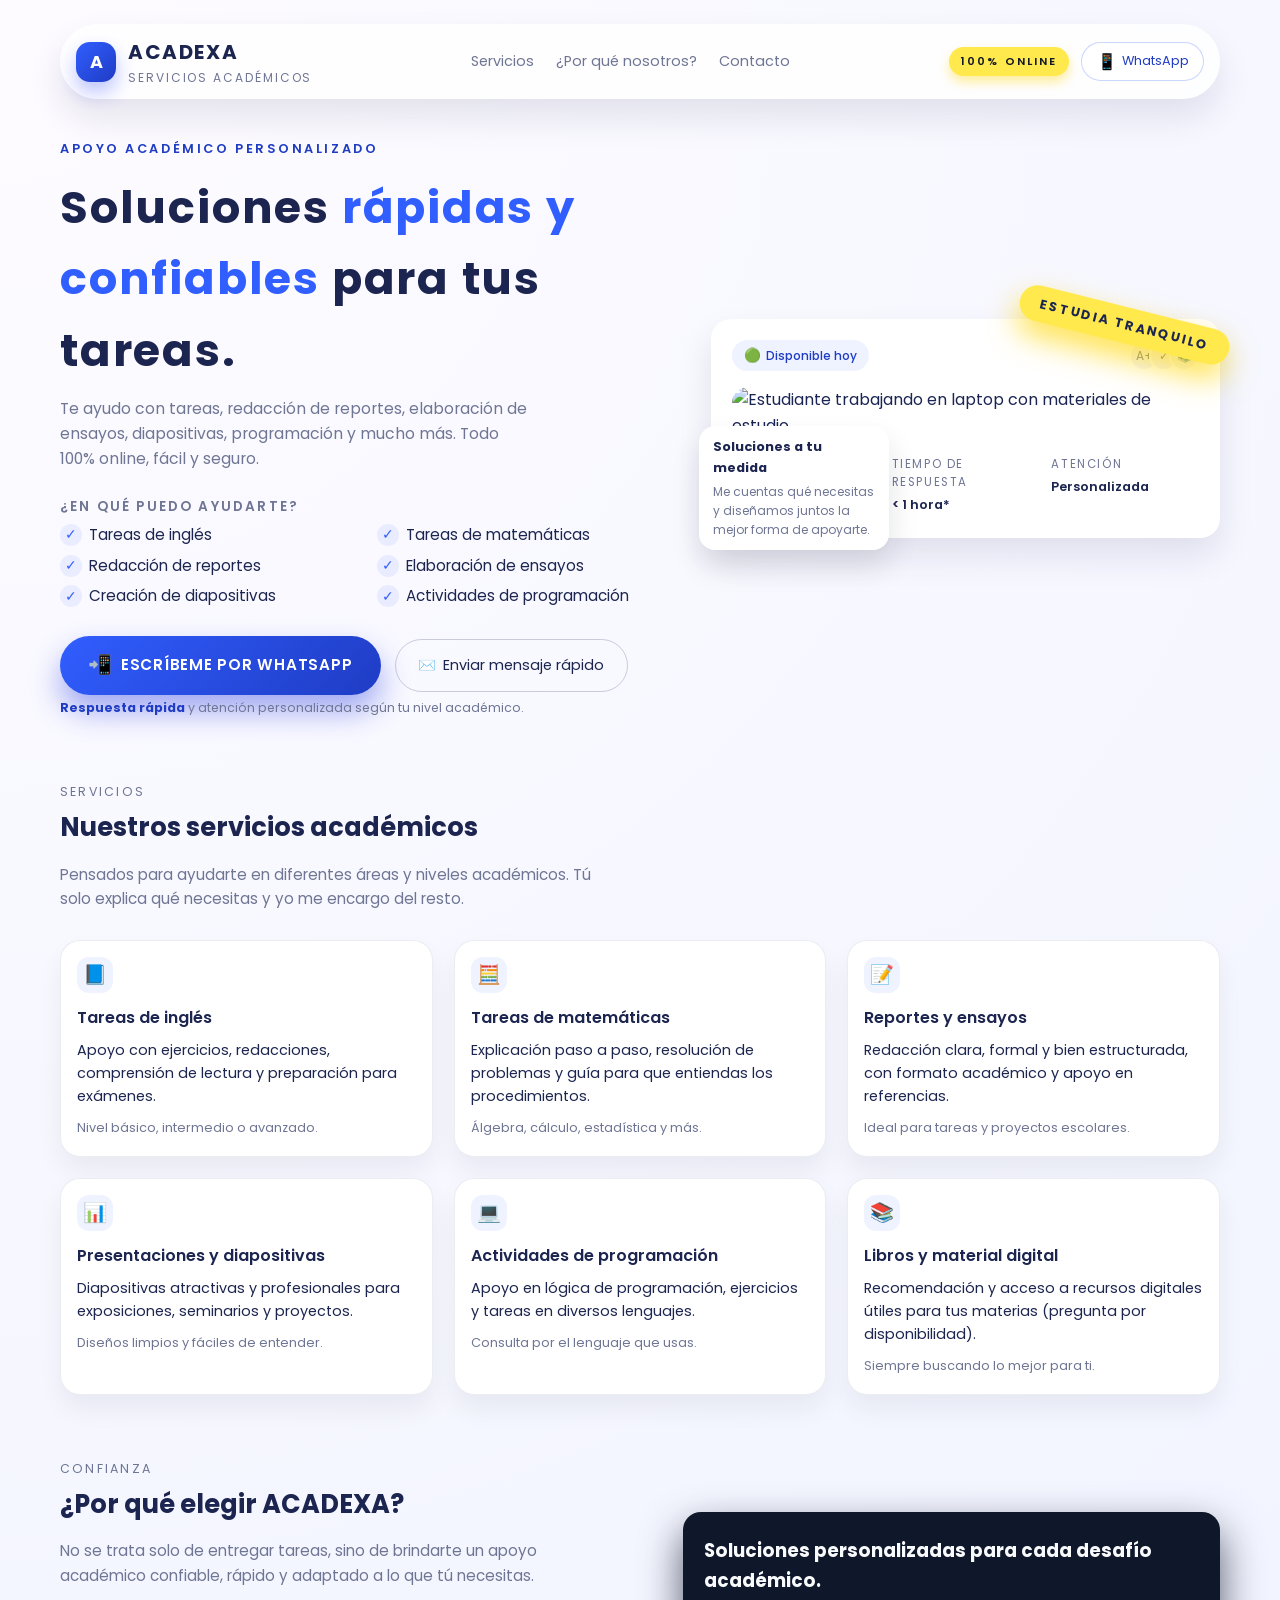
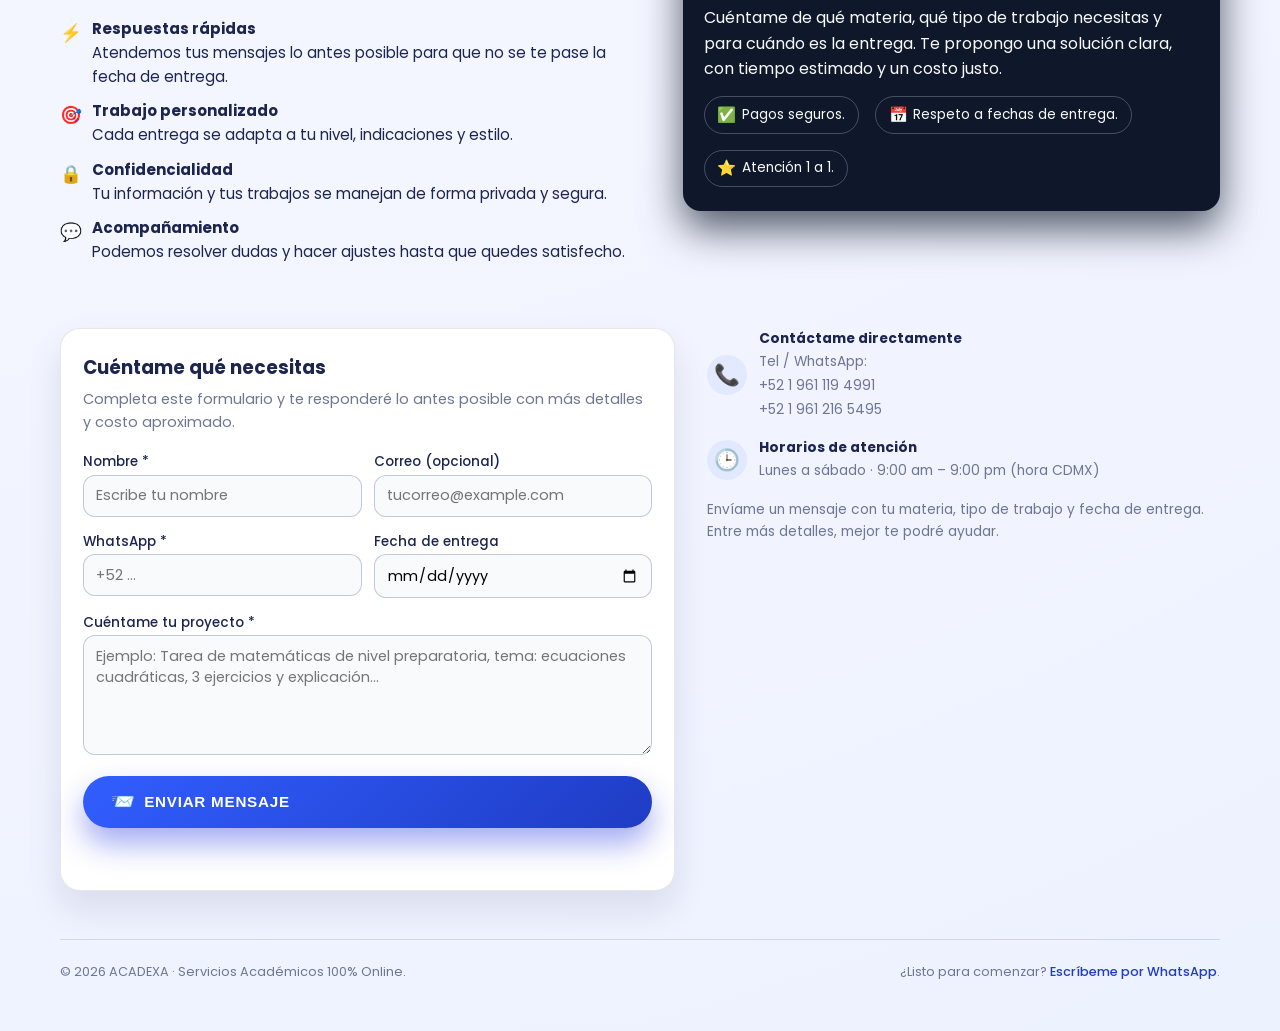
==== index.html @ 3c68892f "Deploy Acadexa to GitHub Pages - Clean commit" ====
<!DOCTYPE html>
<html lang="es">
<head>
  <meta charset="UTF-8" />
  <title>ACADEXA | Servicios Académicos 100% Online - Tareas, Reportes y Ensayos</title>
  <meta name="viewport" content="width=device-width, initial-scale=1.0" />
  <meta name="theme-color" content="#315eff" />
  
  <!-- Meta tags SEO -->
  <meta
    name="description"
    content="Apoyo académico 100% online: tareas, reportes, ensayos, diapositivas, programación y más. Soluciones rápidas, confiables y personalizadas. Respuesta en menos de 1 hora."
  />
  <meta name="keywords" content="tareas, reportes, ensayos, programación, servicios académicos, apoyo escolar, online" />
  <meta name="author" content="ACADEXA" />
  <meta name="robots" content="index, follow, max-snippet:-1, max-image-preview:large, max-video-preview:-1" />
  
  <!-- Open Graph -->
  <meta property="og:type" content="website" />
  <meta property="og:title" content="ACADEXA | Servicios Académicos 100% Online" />
  <meta property="og:description" content="Apoyo académico personalizado: tareas, reportes, ensayos, diapositivas y programación." />
  <meta property="og:url" content="https://acadexa.com/" />
  <meta property="og:image" content="https://acadexa.com/logo%20acadexa.png" />
  <meta property="og:site_name" content="ACADEXA" />
  
  <!-- Twitter Card -->
  <meta name="twitter:card" content="summary_large_image" />
  <meta name="twitter:title" content="ACADEXA | Servicios Académicos 100% Online" />
  <meta name="twitter:description" content="Apoyo académico personalizado: tareas, reportes, ensayos, diapositivas y programación." />
  <meta name="twitter:image" content="https://acadexa.com/logo%20acadexa.png" />

  <!-- Fuente Google -->
  <link
    href="https://fonts.googleapis.com/css2?family=Poppins:wght@300;400;500;600;700&display=swap"
    rel="stylesheet"
  />

  <!-- Estilos -->
  <link rel="stylesheet" href="styles.css" />
</head>
<body>
  <div class="page">
    <!-- HEADER -->
    <header>
      <a href="#inicio" class="logo" aria-label="ACADEXA - Inicio">
        <div class="logo-mark">A</div>
        <div>
          <div class="logo-text-main">ACADEXA</div>
          <div class="logo-text-sub">Servicios Académicos</div>
        </div>
      </a>

      <nav>
        <a href="#servicios">Servicios</a>
        <a href="#beneficios">¿Por qué nosotros?</a>
        <a href="#contacto">Contacto</a>
      </nav>

      <div class="header-cta">
        <div class="badge-online">100% online</div>
        <a
          class="btn-outline-sm"
          href="https://wa.me/5219611194991"
          target="_blank"
          rel="noopener"
        >
          <span>📱</span> WhatsApp
        </a>
      </div>
    </header>

    <!-- HERO -->
    <section class="hero" id="inicio">
      <div>
        <div class="hero-kicker">Apoyo académico personalizado</div>
        <h1 class="hero-title">
          Soluciones <span>rápidas y confiables</span> para tus tareas.
        </h1>
        <p class="hero-subtitle">
          Te ayudo con tareas, redacción de reportes, elaboración de ensayos,
          diapositivas, programación y mucho más. Todo 100% online, fácil y
          seguro.
        </p>

        <div class="hero-list-title">¿En qué puedo ayudarte?</div>
        <ul class="hero-list">
          <li><span>✓</span>Tareas de inglés</li>
          <li><span>✓</span>Tareas de matemáticas</li>
          <li><span>✓</span>Redacción de reportes</li>
          <li><span>✓</span>Elaboración de ensayos</li>
          <li><span>✓</span>Creación de diapositivas</li>
          <li><span>✓</span>Actividades de programación</li>
        </ul>

        <div class="hero-cta-row">
          <a
            href="https://wa.me/5219611194991?text=Hola%2C%20me%20interesa%20informaci%C3%B3n%20sobre%20los%20servicios%20acad%C3%A9micos."
            class="btn-primary"
            target="_blank"
            rel="noopener"
          >
            <span class="icon">📲</span>
            Escríbeme por WhatsApp
          </a>

        <a href="#contacto" class="btn-ghost">
          <span>✉️</span> Enviar mensaje rápido
        </a>
      </div>

      <p class="hero-mini-note">
        <strong>Respuesta rápida</strong> y atención personalizada según tu
        nivel académico.
      </p>
    </div>

    <div class="hero-visual" aria-hidden="true">
      <div class="hero-card">
        <div class="hero-card-header">
          <div class="hero-status-pill">
            <span>🟢</span> Disponible hoy
          </div>
          <div class="hero-avatar-group">
            <div class="hero-avatar">A+</div>
            <div class="hero-avatar">✓</div>
            <div class="hero-avatar">📚</div>
          </div>
        </div>

        <div class="hero-illustration">
          <img
            src="https://images.pexels.com/photos/4144222/pexels-photo-4144222.jpeg?auto=compress&cs=tinysrgb&w=800"
            alt="Estudiante trabajando en laptop con materiales de estudio"
          />
        </div>

        <div class="hero-card-footer">
          <div>
            <div class="hero-metric-label">Modalidad</div>
            <div class="hero-metric-value">100% Online</div>
          </div>
          <div>
            <div class="hero-metric-label">Tiempo de respuesta</div>
            <div class="hero-metric-value">&lt; 1 hora*</div>
          </div>
          <div>
            <div class="hero-metric-label">Atención</div>
            <div class="hero-metric-value">Personalizada</div>
          </div>
        </div>
      </div>

      <div class="floating-tag">Estudia tranquilo</div>

      <div class="floating-note">
        <strong>Soluciones a tu medida</strong>
        <span>
          Me cuentas qué necesitas y diseñamos juntos la mejor forma de
          apoyarte.
        </span>
      </div>
    </div>
  </section>

  <!-- SERVICIOS -->
  <section id="servicios">
    <div class="section-label">Servicios</div>
    <h2 class="section-title">Nuestros servicios académicos</h2>
    <p class="section-description">
      Pensados para ayudarte en diferentes áreas y niveles académicos. Tú
      solo explica qué necesitas y yo me encargo del resto.
    </p>

    <div class="services-grid">
      <article class="service-card">
        <div class="service-icon">📘</div>
        <h3 class="service-title">Tareas de inglés</h3>
        <p>
          Apoyo con ejercicios, redacciones, comprensión de lectura y
          preparación para exámenes.
        </p>
        <p class="service-note">Nivel básico, intermedio o avanzado.</p>
      </article>

      <article class="service-card">
        <div class="service-icon">🧮</div>
        <h3 class="service-title">Tareas de matemáticas</h3>
        <p>
          Explicación paso a paso, resolución de problemas y guía para que
          entiendas los procedimientos.
        </p>
        <p class="service-note">Álgebra, cálculo, estadística y más.</p>
      </article>

      <article class="service-card">
        <div class="service-icon">📝</div>
        <h3 class="service-title">Reportes y ensayos</h3>
        <p>
          Redacción clara, formal y bien estructurada, con formato académico y
          apoyo en referencias.
        </p>
        <p class="service-note">Ideal para tareas y proyectos escolares.</p>
      </article>

      <article class="service-card">
        <div class="service-icon">📊</div>
        <h3 class="service-title">Presentaciones y diapositivas</h3>
        <p>
          Diapositivas atractivas y profesionales para exposiciones,
          seminarios y proyectos.
        </p>
        <p class="service-note">Diseños limpios y fáciles de entender.</p>
      </article>

      <article class="service-card">
        <div class="service-icon">💻</div>
        <h3 class="service-title">Actividades de programación</h3>
        <p>
          Apoyo en lógica de programación, ejercicios y tareas en diversos
          lenguajes.
        </p>
        <p class="service-note">Consulta por el lenguaje que usas.</p>
      </article>

      <article class="service-card">
        <div class="service-icon">📚</div>
        <h3 class="service-title">Libros y material digital</h3>
        <p>
          Recomendación y acceso a recursos digitales útiles para tus materias
          (pregunta por disponibilidad).
        </p>
        <p class="service-note">Siempre buscando lo mejor para ti.</p>
      </article>
    </div>
  </section>

  <!-- BENEFICIOS / CONFIANZA -->
  <section id="beneficios">
    <div class="benefits">
      <div>
        <div class="section-label">Confianza</div>
        <h2 class="section-title">¿Por qué elegir ACADEXA?</h2>
        <p class="section-description">
          No se trata solo de entregar tareas, sino de brindarte un apoyo
          académico confiable, rápido y adaptado a lo que tú necesitas.
        </p>

        <ul class="benefits-list">
          <li>
            <span>⚡</span>
            <div>
              <strong>Respuestas rápidas</strong><br />
              Atendemos tus mensajes lo antes posible para que no se te pase
              la fecha de entrega.
            </div>
          </li>
          <li>
            <span>🎯</span>
            <div>
              <strong>Trabajo personalizado</strong><br />
              Cada entrega se adapta a tu nivel, indicaciones y estilo.
            </div>
          </li>
          <li>
            <span>🔒</span>
            <div>
              <strong>Confidencialidad</strong><br />
              Tu información y tus trabajos se manejan de forma privada y
              segura.
            </div>
          </li>
          <li>
            <span>💬</span>
            <div>
              <strong>Acompañamiento</strong><br />
              Podemos resolver dudas y hacer ajustes hasta que quedes
              satisfecho.
            </div>
          </li>
        </ul>
      </div>

      <aside class="confidence-card">
        <h3>Soluciones personalizadas para cada desafío académico.</h3>
        <p>
          Cuéntame de qué materia, qué tipo de trabajo necesitas y para cuándo
          es la entrega. Te propongo una solución clara, con tiempo estimado y
          un costo justo.
        </p>

        <div class="confidence-row">
          <div class="confidence-pill">
            <span>✅</span> Pagos seguros.
          </div>
          <div class="confidence-pill">
            <span>📅</span> Respeto a fechas de entrega.
          </div>
          <div class="confidence-pill">
            <span>⭐</span> Atención 1 a 1.
          </div>
        </div>
      </aside>
    </div>
  </section>

  <!-- CONTACTO -->
  <section id="contacto">
    <div class="contact">
      <div class="contact-card">
        <h3>Cuéntame qué necesitas</h3>
        <p>
          Completa este formulario y te responderé lo antes posible con más
          detalles y costo aproximado.
        </p>

        <form id="contactForm" action="https://formspree.io/f/mjkjolrn" method="POST">
          <div class="form-row-inline">
            <div>
              <label for="nombre">Nombre *</label>
              <input
                type="text"
                id="nombre"
                name="nombre"
                placeholder="Escribe tu nombre"
                required
              />
            </div>
            <div>
              <label for="correo">Correo (opcional)</label>
              <input
                type="email"
                id="correo"
                name="email"
                placeholder="tucorreo@example.com"
              />
            </div>
          </div>

          <div class="form-row-inline">
            <div>
              <label for="whatsapp">WhatsApp *</label>
              <input
                type="tel"
                id="whatsapp"
                name="whatsapp"
                placeholder="+52 ..."
                required
              />
            </div>
            <div>
              <label for="fecha">Fecha de entrega</label>
              <input type="date" id="fecha" name="fecha" />
            </div>
          </div>

          <div>
            <label for="detalle">Cuéntame tu proyecto *</label>
            <textarea
              id="detalle"
              name="detalle"
              placeholder="Ejemplo: Tarea de matemáticas de nivel preparatoria, tema: ecuaciones cuadráticas, 3 ejercicios y explicación..."
              required
            ></textarea>
          </div>

          <button type="submit" class="btn-primary">
            <span class="icon">📨</span> Enviar mensaje
          </button>

          <p class="form-footnote" id="formStatus"></p>
        </form>
      </div>

      <div class="contact-info-block">
        <div class="contact-info-row">
          <div class="contact-icon-circle">📞</div>
          <div>
            <strong>Contáctame directamente</strong>
            <span>
              Tel / WhatsApp:<br />
              <a href="tel:+5219611194991">+52 1 961 119 4991</a><br />
              <a href="tel:+5219612165495">+52 1 961 216 5495</a>
            </span>
          </div>
        </div>

        <div class="contact-info-row">
          <div class="contact-icon-circle">🕒</div>
          <div>
            <strong>Horarios de atención</strong>
            <span>Lunes a sábado · 9:00 am – 9:00 pm (hora CDMX)</span>
          </div>
        </div>

        <p class="contact-info-note">
          Envíame un mensaje con tu materia, tipo de trabajo y fecha de
          entrega. Entre más detalles, mejor te podré ayudar.
        </p>
      </div>
    </div>
  </section>

  <!-- FOOTER -->
  <footer>
    <span>© <span id="year"></span> ACADEXA · Servicios Académicos 100% Online.</span>
    <span>
      ¿Listo para comenzar?
      <a
        href="https://wa.me/5219611194991?text=Hola%2C%20quiero%20informes%20sobre%20apoyo%20acad%C3%A9mico."
        target="_blank"
        rel="noopener"
        >Escríbeme por WhatsApp</a
      >.
    </span>
  </footer>
</div>

<!-- JS -->
<script src="main.js"></script>
</body>
</html>
---- styles.css ----
:root {
  --primary: #315eff;
  --primary-dark: #1f3cc4;
  --accent: #ffe94d;
  --bg: #f3f6ff;
  --text: #1c2550;
  --muted: #6f7694;
  --radius-lg: 20px;
  --shadow-soft: 0 18px 35px rgba(16, 24, 64, 0.1);
}

* {
  box-sizing: border-box;
  margin: 0;
  padding: 0;
}

html {
  scroll-behavior: smooth;
}

body {
  font-family: "Poppins", sans-serif;
  background: radial-gradient(circle at top left, #fdfbff, #edf2ff);
  color: var(--text);
  line-height: 1.6;
}

a {
  text-decoration: none;
  color: inherit;
}

img {
  max-width: 100%;
  display: block;
}

/* Animaciones */
@keyframes fadeInUp {
  from {
    opacity: 0;
    transform: translateY(20px);
  }
  to {
    opacity: 1;
    transform: translateY(0);
  }
}

@keyframes slideInLeft {
  from {
    opacity: 0;
    transform: translateX(-30px);
  }
  to {
    opacity: 1;
    transform: translateX(0);
  }
}

/* Layout general */

.page {
  max-width: 1200px;
  margin: 0 auto;
  padding: 1.5rem 1.25rem 3rem;
}

header {
  display: flex;
  align-items: center;
  justify-content: space-between;
  gap: 1.5rem;
  padding: 0.75rem 1rem;
  border-radius: 999px;
  background: rgba(255, 255, 255, 0.8);
  -webkit-backdrop-filter: blur(10px);
  backdrop-filter: blur(10px);
  box-shadow: var(--shadow-soft);
  position: sticky;
  top: 0.75rem;
  z-index: 40;
}

.logo {
  display: flex;
  align-items: center;
  gap: 0.75rem;
}

.logo-mark {
  width: 40px;
  height: 40px;
  border-radius: 14px;
  background: linear-gradient(135deg, var(--primary), var(--primary-dark));
  display: flex;
  align-items: center;
  justify-content: center;
  color: #fff;
  font-weight: 700;
  font-size: 1.1rem;
  box-shadow: 0 10px 20px rgba(28, 54, 255, 0.3);
}

.logo-text-main {
  font-weight: 700;
  font-size: 1.25rem;
  letter-spacing: 0.08em;
}

.logo-text-sub {
  font-size: 0.75rem;
  color: var(--muted);
  text-transform: uppercase;
  letter-spacing: 0.16em;
}

nav {
  display: flex;
  gap: 1.4rem;
  font-size: 0.9rem;
  color: var(--muted);
}

nav a {
  position: relative;
  transition: color 0.3s ease;
}

nav a:hover {
  color: var(--primary);
}

nav a.active {
  color: var(--primary);
  font-weight: 600;
}

nav a.active::after {
  content: "";
  position: absolute;
  bottom: -8px;
  left: 0;
  width: 100%;
  height: 2px;
  background: var(--primary);
  border-radius: 1px;
}

.header-cta {
  display: flex;
  gap: 0.75rem;
  align-items: center;
}

.badge-online {
  font-size: 0.7rem;
  text-transform: uppercase;
  letter-spacing: 0.18em;
  padding: 0.35rem 0.8rem;
  border-radius: 999px;
  background: var(--accent);
  color: #111827;
  font-weight: 600;
  box-shadow: 0 6px 12px rgba(255, 213, 0, 0.4);
}

.btn-outline-sm {
  border-radius: 999px;
  border: 1px solid rgba(49, 94, 255, 0.25);
  padding: 0.35rem 0.9rem;
  font-size: 0.8rem;
  display: inline-flex;
  align-items: center;
  gap: 0.3rem;
  color: var(--primary-dark);
  background: rgba(255, 255, 255, 0.9);
}

.btn-outline-sm span {
  font-size: 1rem;
}

/* Hero */

.hero {
  display: grid;
  grid-template-columns: minmax(0, 1.2fr) minmax(0, 1fr);
  gap: 2.5rem;
  margin-top: 2.5rem;
  align-items: center;
}

.hero-kicker {
  font-size: 0.8rem;
  color: var(--primary-dark);
  letter-spacing: 0.2em;
  text-transform: uppercase;
  margin-bottom: 0.75rem;
  font-weight: 600;
}

.hero-title {
  font-size: clamp(2.1rem, 4vw, 2.8rem);
  font-weight: 700;
  letter-spacing: 0.04em;
  margin-bottom: 0.6rem;
}

.hero-title span {
  color: var(--primary);
}

.hero-subtitle {
  font-size: 0.98rem;
  color: var(--muted);
  max-width: 470px;
  margin-bottom: 1.5rem;
}

.hero-list-title {
  font-size: 0.85rem;
  font-weight: 600;
  text-transform: uppercase;
  letter-spacing: 0.16em;
  color: var(--muted);
  margin-bottom: 0.35rem;
}

.hero-list {
  list-style: none;
  display: grid;
  grid-template-columns: repeat(2, minmax(0, 1fr));
  gap: 0.4rem 1.4rem;
  margin-bottom: 1.7rem;
  font-size: 0.95rem;
}

.hero-list li {
  display: flex;
  align-items: center;
  gap: 0.45rem;
}

.hero-list li span {
  font-size: 0.85rem;
  color: var(--primary);
  background: rgba(49, 94, 255, 0.08);
  width: 22px;
  height: 22px;
  border-radius: 999px;
  display: inline-flex;
  align-items: center;
  justify-content: center;
}

.hero-cta-row {
  display: flex;
  flex-wrap: wrap;
  gap: 0.9rem;
  align-items: center;
}

.btn-primary {
  border: none;
  border-radius: 999px;
  padding: 0.9rem 1.75rem;
  font-size: 0.95rem;
  font-weight: 600;
  letter-spacing: 0.05em;
  text-transform: uppercase;
  background: linear-gradient(135deg, var(--primary), var(--primary-dark));
  color: #fff;
  box-shadow: 0 16px 30px rgba(27, 47, 222, 0.4);
  display: inline-flex;
  gap: 0.5rem;
  align-items: center;
  cursor: pointer;
  transition: all 0.3s ease;
}

.btn-primary:hover {
  transform: translateY(-2px);
  box-shadow: 0 20px 40px rgba(27, 47, 222, 0.5);
}

.btn-primary:active {
  transform: translateY(0);
  box-shadow: 0 10px 20px rgba(27, 47, 222, 0.3);
}

.btn-primary span.icon {
  font-size: 1.2rem;
}

.btn-ghost {
  border-radius: 999px;
  padding: 0.85rem 1.4rem;
  font-size: 0.9rem;
  background: transparent;
  border: 1px solid rgba(111, 118, 148, 0.35);
  color: var(--text);
  display: inline-flex;
  align-items: center;
  gap: 0.45rem;
  cursor: pointer;
  transition: all 0.3s ease;
}

.btn-ghost:hover {
  background: rgba(49, 94, 255, 0.05);
  border-color: var(--primary);
  color: var(--primary);
}

.btn-ghost:active {
  background: rgba(49, 94, 255, 0.1);
}

.hero-mini-note {
  font-size: 0.78rem;
  color: var(--muted);
  margin-top: 0.2rem;
}

.hero-mini-note strong {
  color: var(--primary-dark);
}

/* Hero visual */

.hero-visual {
  position: relative;
}

.hero-card {
  border-radius: var(--radius-lg);
  background: #ffffff;
  padding: 1.3rem 1.3rem 1.4rem;
  box-shadow: var(--shadow-soft);
  position: relative;
  overflow: hidden;
}

.hero-card-header {
  display: flex;
  justify-content: space-between;
  align-items: center;
  margin-bottom: 1rem;
}

.hero-status-pill {
  font-size: 0.75rem;
  padding: 0.3rem 0.75rem;
  border-radius: 999px;
  background: rgba(49, 94, 255, 0.08);
  color: var(--primary-dark);
  font-weight: 500;
  display: inline-flex;
  align-items: center;
  gap: 0.35rem;
}

.hero-status-pill span {
  font-size: 0.85rem;
}

.hero-avatar-group {
  display: flex;
  align-items: center;
}

.hero-avatar {
  width: 30px;
  height: 30px;
  border-radius: 999px;
  border: 2px solid #fff;
  overflow: hidden;
  margin-left: -10px;
  background: #f3f4ff;
  display: flex;
  align-items: center;
  justify-content: center;
  font-size: 0.75rem;
  color: var(--muted);
}

.hero-avatar:first-child {
  margin-left: 0;
}

.hero-illustration {
  border-radius: 16px;
  overflow: hidden;
  margin-bottom: 1rem;
  max-height: 190px;
}

.hero-illustration img {
  width: 100%;
  height: 100%;
  object-fit: cover;
  filter: saturate(1.1);
}

.hero-card-footer {
  display: grid;
  grid-template-columns: repeat(3, minmax(0, 1fr));
  gap: 0.75rem;
  font-size: 0.8rem;
}

.hero-metric-label {
  color: var(--muted);
  font-size: 0.72rem;
  text-transform: uppercase;
  letter-spacing: 0.14em;
  margin-bottom: 0.25rem;
}

.hero-metric-value {
  font-weight: 600;
}

.floating-tag {
  position: absolute;
  right: -12px;
  top: -12px;
  background: var(--accent);
  padding: 0.5rem 1.3rem;
  border-radius: 999px;
  transform: rotate(14deg);
  font-size: 0.8rem;
  font-weight: 700;
  letter-spacing: 0.16em;
  text-transform: uppercase;
  box-shadow: 0 14px 30px rgba(255, 213, 0, 0.7);
}

.floating-note {
  position: absolute;
  left: -12px;
  bottom: -12px;
  border-radius: 16px;
  background: #ffffff;
  padding: 0.7rem 0.9rem;
  font-size: 0.75rem;
  width: 190px;
  box-shadow: 0 16px 30px rgba(17, 24, 39, 0.12);
}

.floating-note strong {
  display: block;
  font-size: 0.8rem;
  margin-bottom: 0.2rem;
}

.floating-note span {
  color: var(--muted);
}

/* Sección servicios */

section {
  margin-top: 4rem;
}

.section-label {
  font-size: 0.78rem;
  text-transform: uppercase;
  letter-spacing: 0.18em;
  color: var(--muted);
  margin-bottom: 0.3rem;
}

.section-title {
  font-size: 1.6rem;
  margin-bottom: 0.9rem;
}

.section-description {
  font-size: 0.95rem;
  color: var(--muted);
  max-width: 540px;
  margin-bottom: 1.8rem;
}

.services-grid {
  display: grid;
  grid-template-columns: repeat(3, minmax(0, 1fr));
  gap: 1.3rem;
}

.service-card {
  background: #fff;
  border-radius: var(--radius-lg);
  padding: 1rem 1rem 1.1rem;
  box-shadow: 0 14px 26px rgba(15, 23, 42, 0.06);
  border: 1px solid rgba(148, 163, 184, 0.2);
  display: flex;
  flex-direction: column;
  gap: 0.5rem;
  font-size: 0.9rem;
  transition: all 0.3s ease;
  cursor: pointer;
}

.service-card:hover {
  transform: translateY(-4px);
  box-shadow: 0 20px 40px rgba(15, 23, 42, 0.12);
  border-color: rgba(49, 94, 255, 0.3);
}

.service-icon {
  width: 36px;
  height: 36px;
  border-radius: 12px;
  background: rgba(49, 94, 255, 0.08);
  display: flex;
  align-items: center;
  justify-content: center;
  font-size: 1.2rem;
  margin-bottom: 0.25rem;
}

.service-title {
  font-weight: 600;
  font-size: 1rem;
}

.service-note {
  font-size: 0.8rem;
  color: var(--muted);
  margin-top: 0.15rem;
}

/* Beneficios */

.benefits {
  display: grid;
  grid-template-columns: minmax(0, 1.1fr) minmax(0, 1fr);
  gap: 2rem;
  align-items: center;
}

.benefits-list {
  list-style: none;
  display: grid;
  gap: 0.65rem;
  margin-top: 0.25rem;
}

.benefits-list li {
  display: flex;
  gap: 0.6rem;
  align-items: flex-start;
  font-size: 0.94rem;
}

.benefits-list li span {
  margin-top: 0.12rem;
  font-size: 1.1rem;
}

.confidence-card {
  background: #0f172a;
  color: #f9fafb;
  border-radius: 18px;
  padding: 1.5rem 1.3rem;
  box-shadow: 0 18px 40px rgba(15, 23, 42, 0.7);
}

.confidence-card h3 {
  margin-bottom: 0.6rem;
  font-size: 1.15rem;
}

.confidence-row {
  display: flex;
  flex-wrap: wrap;
  gap: 1rem;
  font-size: 0.85rem;
  margin-top: 0.9rem;
}

.confidence-pill {
  padding: 0.35rem 0.8rem;
  border-radius: 999px;
  border: 1px solid rgba(148, 163, 184, 0.4);
  display: inline-flex;
  align-items: center;
  gap: 0.35rem;
}

.confidence-pill span {
  font-size: 0.95rem;
}

/* Contacto */

.contact {
  display: grid;
  grid-template-columns: minmax(0, 1.2fr) minmax(0, 1fr);
  gap: 2rem;
  align-items: flex-start;
}

.contact-card {
  background: #ffffff;
  border-radius: var(--radius-lg);
  padding: 1.5rem 1.4rem 1.6rem;
  box-shadow: var(--shadow-soft);
  border: 1px solid rgba(148, 163, 184, 0.25);
}

.contact-card h3 {
  font-size: 1.15rem;
  margin-bottom: 0.3rem;
}

.contact-card p {
  font-size: 0.9rem;
  color: var(--muted);
  margin-bottom: 1.1rem;
}

form {
  display: grid;
  gap: 0.85rem;
  font-size: 0.9rem;
}

label {
  font-weight: 500;
  font-size: 0.84rem;
  margin-bottom: 0.12rem;
  display: block;
}

input,
textarea {
  width: 100%;
  border-radius: 12px;
  border: 1px solid rgba(148, 163, 184, 0.55);
  padding: 0.6rem 0.75rem;
  font-family: inherit;
  font-size: 0.9rem;
  outline: none;
  transition: border-color 0.2s, box-shadow 0.2s, background 0.2s;
  background: #f9fafb;
}

input:focus,
textarea:focus {
  border-color: var(--primary);
  box-shadow: 0 0 0 3px rgba(59, 130, 246, 0.25);
  background: #ffffff;
}

input:invalid:not(:placeholder-shown),
textarea:invalid:not(:placeholder-shown) {
  border-color: #ef4444;
  background: rgba(239, 68, 68, 0.05);
}

textarea {
  resize: vertical;
  min-height: 120px;
}

.form-row-inline {
  display: grid;
  grid-template-columns: repeat(2, minmax(0, 1fr));
  gap: 0.75rem;
}

.form-footnote {
  font-size: 0.75rem;
  color: var(--muted);
  margin-top: 0.35rem;
}

.contact-info-block {
  display: grid;
  gap: 1rem;
  font-size: 0.92rem;
}

.contact-info-row {
  display: flex;
  gap: 0.75rem;
  align-items: center;
}

.contact-icon-circle {
  width: 40px;
  height: 40px;
  border-radius: 999px;
  background: rgba(49, 94, 255, 0.08);
  display: flex;
  align-items: center;
  justify-content: center;
  font-size: 1.3rem;
}

.contact-info-row div strong {
  display: block;
  font-size: 0.86rem;
}

.contact-info-row div span {
  font-size: 0.86rem;
  color: var(--muted);
}

.contact-pill {
  font-size: 0.8rem;
  padding: 0.35rem 0.75rem;
  border-radius: 999px;
  background: rgba(34, 197, 94, 0.08);
  color: #15803d;
  display: inline-flex;
  gap: 0.35rem;
  align-items: center;
}

.contact-info-note {
  font-size: 0.86rem;
  color: var(--muted);
}

/* Footer */

footer {
  margin-top: 3rem;
  padding-top: 1.4rem;
  border-top: 1px solid rgba(148, 163, 184, 0.35);
  font-size: 0.8rem;
  color: var(--muted);
  display: flex;
  flex-wrap: wrap;
  gap: 0.75rem;
  justify-content: space-between;
  align-items: center;
}

footer a {
  color: var(--primary-dark);
  font-weight: 500;
}

/* Responsivo */

@media (max-width: 960px) {
  header {
    gap: 0.8rem;
  }

  nav {
    display: none;
  }

  .hero {
    grid-template-columns: minmax(0, 1fr);
  }

  .hero-visual {
    order: -1;
  }

  .benefits,
  .contact {
    grid-template-columns: minmax(0, 1fr);
  }

  .floating-tag,
  .floating-note {
    display: none;
  }
}

@media (max-width: 768px) {
  .services-grid {
    grid-template-columns: repeat(2, minmax(0, 1fr));
  }

  header {
    padding-inline: 0.9rem;
  }

  .page {
    padding-inline: 1rem;
  }
}

@media (max-width: 600px) {
  .services-grid {
    grid-template-columns: minmax(0, 1fr);
  }

  .hero-list {
    grid-template-columns: minmax(0, 1fr);
  }

  .form-row-inline {
    grid-template-columns: minmax(0, 1fr);
  }

  .hero-cta-row {
    flex-direction: column;
    align-items: stretch;
  }

  .btn-primary,
  .btn-ghost {
    width: 100%;
    justify-content: center;
  }
}
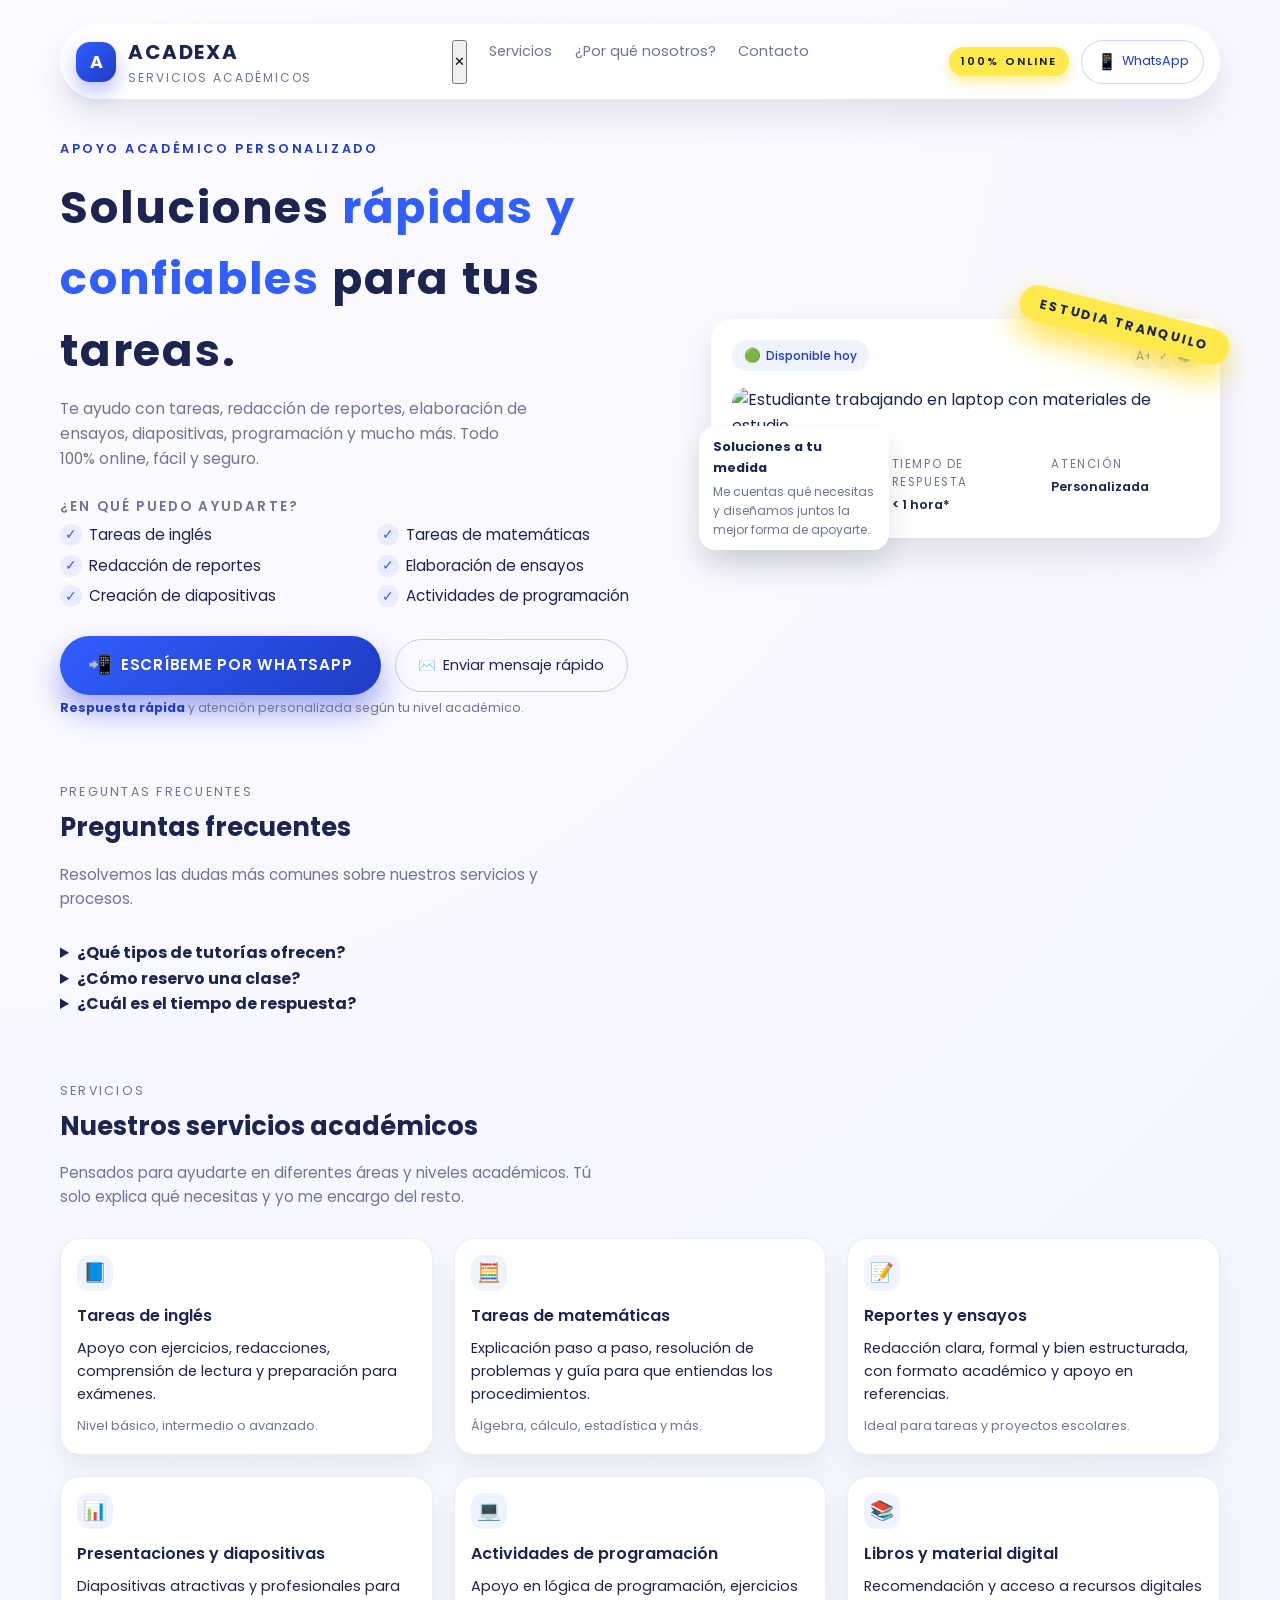
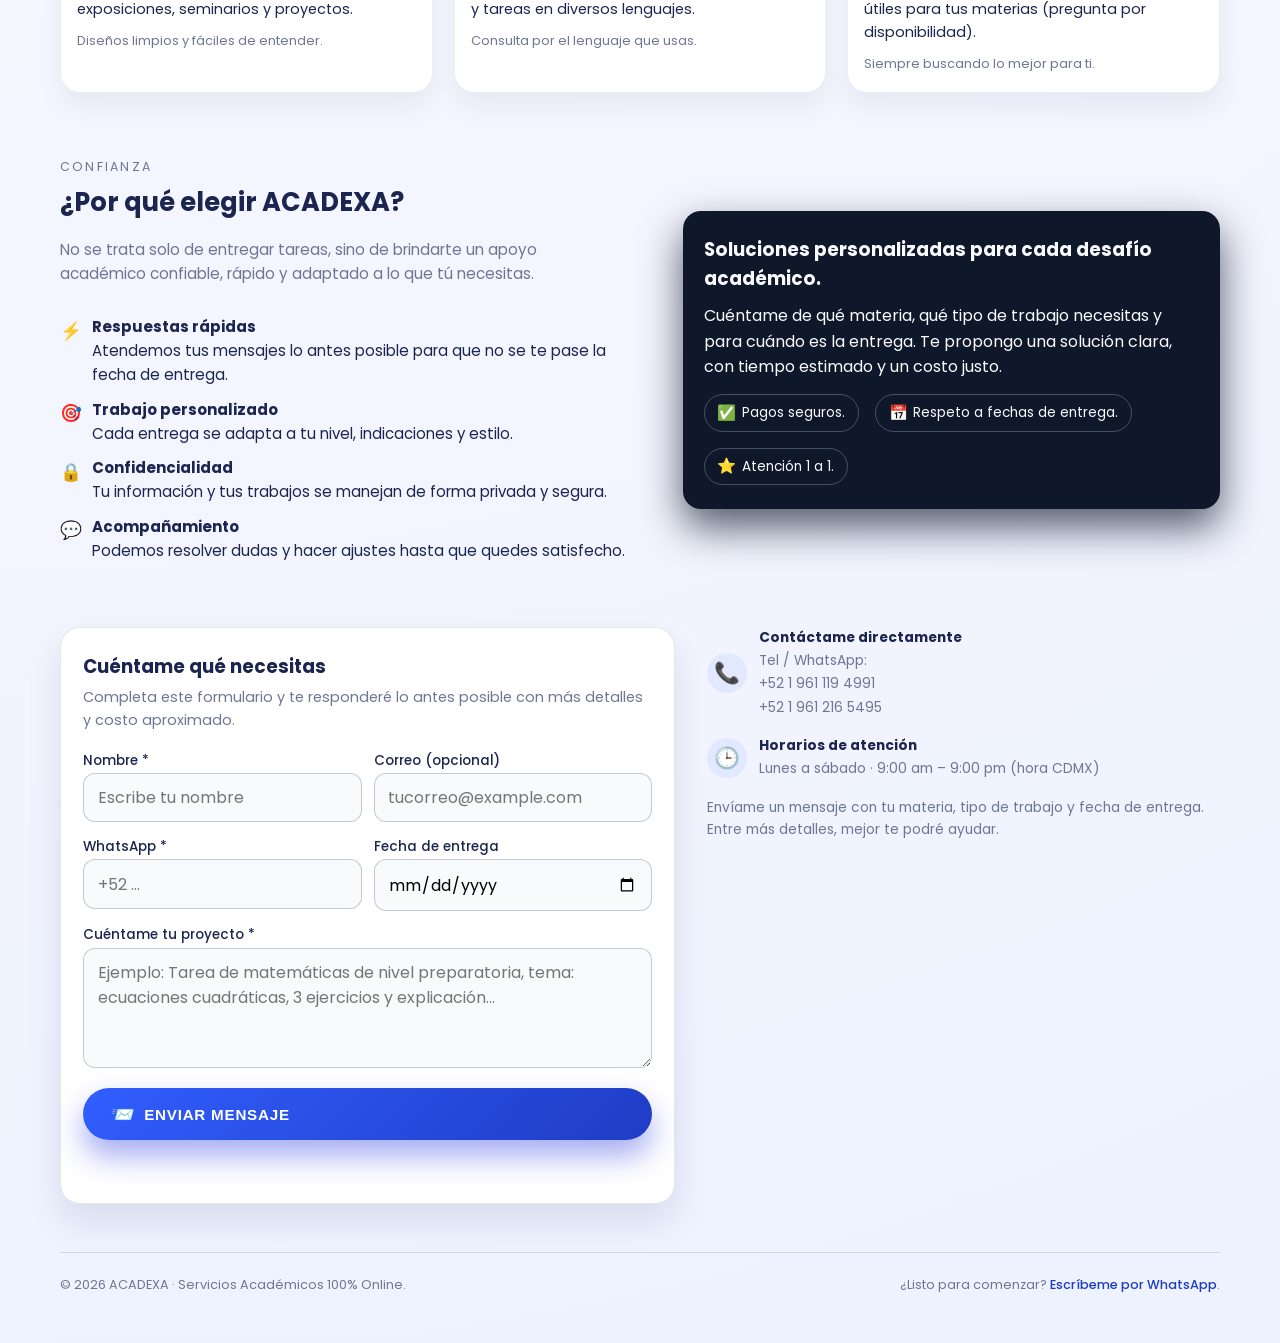
==== commit 96b6f78a: "correction-responsive" ====
--- a/index.html
+++ b/index.html
@@ -2,14 +2,14 @@
 <html lang="es">
 <head>
   <meta charset="UTF-8" />
-  <title>ACADEXA | Servicios Académicos 100% Online - Tareas, Reportes y Ensayos</title>
+  <title>ACADEXA — Apoyo académico 100% online</title>
   <meta name="viewport" content="width=device-width, initial-scale=1.0" />
   <meta name="theme-color" content="#315eff" />
   
   <!-- Meta tags SEO -->
   <meta
     name="description"
-    content="Apoyo académico 100% online: tareas, reportes, ensayos, diapositivas, programación y más. Soluciones rápidas, confiables y personalizadas. Respuesta en menos de 1 hora."
+    content="Acadexa ofrece tutorías y apoyo académico 100% online: tareas, ensayos, programación y presentaciones. Atención personalizada y respuesta rápida. Reserva tu clase hoy."
   />
   <meta name="keywords" content="tareas, reportes, ensayos, programación, servicios académicos, apoyo escolar, online" />
   <meta name="author" content="ACADEXA" />
@@ -17,23 +17,99 @@
   
   <!-- Open Graph -->
   <meta property="og:type" content="website" />
-  <meta property="og:title" content="ACADEXA | Servicios Académicos 100% Online" />
-  <meta property="og:description" content="Apoyo académico personalizado: tareas, reportes, ensayos, diapositivas y programación." />
+  <meta property="og:title" content="ACADEXA — Tutorías y apoyo académico online" />
+  <meta property="og:description" content="Tutorías y soluciones académicas 100% online: tareas, ensayos, programación y presentaciones. Atención personalizada." />
   <meta property="og:url" content="https://acadexa.com/" />
   <meta property="og:image" content="https://acadexa.com/logo%20acadexa.png" />
   <meta property="og:site_name" content="ACADEXA" />
   
   <!-- Twitter Card -->
   <meta name="twitter:card" content="summary_large_image" />
-  <meta name="twitter:title" content="ACADEXA | Servicios Académicos 100% Online" />
-  <meta name="twitter:description" content="Apoyo académico personalizado: tareas, reportes, ensayos, diapositivas y programación." />
+  <meta name="twitter:title" content="ACADEXA — Tutorías y apoyo académico online" />
+  <meta name="twitter:description" content="Tutorías y apoyo académico 100% online: tareas, ensayos, programación y presentaciones. Reserva tu primera clase." />
   <meta name="twitter:image" content="https://acadexa.com/logo%20acadexa.png" />
+
+  <!-- Canonical -->
+  <link rel="canonical" href="https://acadexa.com/" />
+
+  <!-- JSON-LD: Organization -->
+  <script type="application/ld+json">
+  {
+    "@context": "https://schema.org",
+    "@type": "Organization",
+    "name": "ACADEXA",
+    "url": "https://acadexa.online/",
+    "logo": "https://acadexa.online/logo%20acadexa.png",
+    "sameAs": [
+      "https://www.facebook.com/tu-perfil",
+      "https://www.instagram.com/tu-perfil"
+    ],
+    "contactPoint": [{
+      "@type": "ContactPoint",
+      "telephone": "+52-196-111-9491",
+      "contactType": "customer service",
+      "areaServed": "MX",
+      "availableLanguage": ["Spanish"]
+    }]
+  }
+  </script>
+
+  <!-- JSON-LD: FAQPage -->
+  <script type="application/ld+json">
+  {
+    "@context": "https://schema.org",
+    "@type": "FAQPage",
+    "mainEntity": [
+      {
+        "@type": "Question",
+        "name": "¿Qué tipos de tutorías ofrecen?",
+        "acceptedAnswer": {
+          "@type": "Answer",
+          "text": "Ofrecemos tutorías individuales y apoyo en tareas en materias como matemáticas, inglés, programación, redacción de ensayos y presentaciones."
+        }
+      },
+      {
+        "@type": "Question",
+        "name": "¿Cómo reservo una clase?",
+        "acceptedAnswer": {
+          "@type": "Answer",
+          "text": "Puedes reservar enviando un mensaje por WhatsApp a +52 1 961 119 4991 o usando el formulario de contacto en la web."
+        }
+      },
+      {
+        "@type": "Question",
+        "name": "¿Cuál es el tiempo de respuesta?",
+        "acceptedAnswer": {
+          "@type": "Answer",
+          "text": "El tiempo de respuesta suele ser inferior a 1 hora en días laborables, dependiendo de la carga de trabajo y la complejidad del encargo."
+        }
+      }
+    ]
+  }
+  </script>
+
 
   <!-- Fuente Google -->
   <link
     href="https://fonts.googleapis.com/css2?family=Poppins:wght@300;400;500;600;700&display=swap"
     rel="stylesheet"
   />
+
+  <!-- Tailwind via CDN (rapida integración para estilos responsivos) -->
+  <script src="https://cdn.tailwindcss.com"></script>
+  <script>
+    tailwind.config = {
+      theme: {
+        extend: {
+          colors: {
+            primary: '#315eff',
+            'primary-dark': '#1f3cc4',
+            accent: '#ffe94d'
+          }
+        }
+      }
+    }
+  </script>
 
   <!-- Estilos -->
   <link rel="stylesheet" href="styles.css" />
@@ -42,7 +118,7 @@
   <div class="page">
     <!-- HEADER -->
     <header>
-      <a href="#inicio" class="logo" aria-label="ACADEXA - Inicio">
+      <a href="#inicio" class="logo flex items-center gap-3" aria-label="ACADEXA - Inicio">
         <div class="logo-mark">A</div>
         <div>
           <div class="logo-text-main">ACADEXA</div>
@@ -50,10 +126,15 @@
         </div>
       </a>
 
-      <nav>
-        <a href="#servicios">Servicios</a>
-        <a href="#beneficios">¿Por qué nosotros?</a>
-        <a href="#contacto">Contacto</a>
+      <button id="mobileMenuBtn" class="mobile-menu-btn p-2 rounded-md md:hidden text-2xl" aria-controls="main-nav" aria-expanded="false" aria-label="Abrir menú">
+        <span class="mobile-menu-icon">☰</span>
+      </button>
+
+      <nav id="main-nav" class="hidden md:flex md:gap-6 lg:gap-8">
+        <button id="mobileMenuClose" class="mobile-close md:hidden text-xl self-end" aria-label="Cerrar menú">✕</button>
+        <a href="#servicios" class="text-sm text-gray-600 hover:text-primary">Servicios</a>
+        <a href="#beneficios" class="text-sm text-gray-600 hover:text-primary">¿Por qué nosotros?</a>
+        <a href="#contacto" class="text-sm text-gray-600 hover:text-primary">Contacto</a>
       </nav>
 
       <div class="header-cta">
@@ -71,19 +152,19 @@
 
     <!-- HERO -->
     <section class="hero" id="inicio">
-      <div>
-        <div class="hero-kicker">Apoyo académico personalizado</div>
-        <h1 class="hero-title">
-          Soluciones <span>rápidas y confiables</span> para tus tareas.
+      <div class="space-y-3 md:space-y-4">
+        <div class="hero-kicker text-primary-dark font-semibold text-xs tracking-wider uppercase">Apoyo académico personalizado</div>
+        <h1 class="hero-title text-3xl md:text-4xl lg:text-5xl font-extrabold leading-tight">
+          Soluciones <span class="text-primary">rápidas y confiables</span> para tus tareas.
         </h1>
-        <p class="hero-subtitle">
+        <p class="hero-subtitle text-base md:text-lg text-gray-600 max-w-full md:max-w-lg">
           Te ayudo con tareas, redacción de reportes, elaboración de ensayos,
           diapositivas, programación y mucho más. Todo 100% online, fácil y
           seguro.
         </p>
 
-        <div class="hero-list-title">¿En qué puedo ayudarte?</div>
-        <ul class="hero-list">
+        <div class="hero-list-title text-sm font-semibold uppercase text-gray-500">¿En qué puedo ayudarte?</div>
+        <ul class="hero-list grid grid-cols-1 sm:grid-cols-2 gap-y-2 gap-x-4 text-base">
           <li><span>✓</span>Tareas de inglés</li>
           <li><span>✓</span>Tareas de matemáticas</li>
           <li><span>✓</span>Redacción de reportes</li>
@@ -92,19 +173,19 @@
           <li><span>✓</span>Actividades de programación</li>
         </ul>
 
-        <div class="hero-cta-row">
+        <div class="hero-cta-row flex flex-col sm:flex-row sm:items-center sm:gap-3 gap-3">
           <a
             href="https://wa.me/5219611194991?text=Hola%2C%20me%20interesa%20informaci%C3%B3n%20sobre%20los%20servicios%20acad%C3%A9micos."
-            class="btn-primary"
+            class="btn-primary w-full sm:w-auto inline-flex items-center justify-center bg-gradient-to-r from-primary to-primary-dark text-white rounded-full py-3 px-6 shadow-lg text-sm font-semibold"
             target="_blank"
             rel="noopener"
           >
-            <span class="icon">📲</span>
+            <span class="icon mr-2">📲</span>
             Escríbeme por WhatsApp
           </a>
 
-        <a href="#contacto" class="btn-ghost">
-          <span>✉️</span> Enviar mensaje rápido
+        <a href="#contacto" class="btn-ghost w-full sm:w-auto inline-flex items-center justify-center border rounded-full py-3 px-5 text-sm">
+          <span class="mr-2">✉️</span> Enviar mensaje rápido
         </a>
       </div>
 
@@ -159,6 +240,30 @@
           apoyarte.
         </span>
       </div>
+    </div>
+  </section>
+
+  <!-- FAQ -->
+  <section id="faq" class="faq">
+    <div class="section-label">Preguntas frecuentes</div>
+    <h2 class="section-title">Preguntas frecuentes</h2>
+    <p class="section-description">Resolvemos las dudas más comunes sobre nuestros servicios y procesos.</p>
+
+    <div class="faq-list">
+      <details>
+        <summary><strong>¿Qué tipos de tutorías ofrecen?</strong></summary>
+        <p>Ofrecemos tutorías individuales y apoyo en tareas en materias como matemáticas, inglés, programación, redacción y presentaciones. Adaptamos la ayuda a tu nivel académico.</p>
+      </details>
+
+      <details>
+        <summary><strong>¿Cómo reservo una clase?</strong></summary>
+        <p>Puedes reservar enviando un mensaje por WhatsApp al número en la sección de contacto o completando el formulario. Te responderemos con disponibilidad y precio.</p>
+      </details>
+
+      <details>
+        <summary><strong>¿Cuál es el tiempo de respuesta?</strong></summary>
+        <p>Normalmente respondemos en menos de 1 hora en días laborales; si no, máximo en 24 horas según la demanda.</p>
+      </details>
     </div>
   </section>
 
@@ -170,9 +275,8 @@
       Pensados para ayudarte en diferentes áreas y niveles académicos. Tú
       solo explica qué necesitas y yo me encargo del resto.
     </p>
-
-    <div class="services-grid">
-      <article class="service-card">
+    <div class="services-grid grid grid-cols-1 sm:grid-cols-2 lg:grid-cols-3 gap-4">
+      <article class="service-card p-4">
         <div class="service-icon">📘</div>
         <h3 class="service-title">Tareas de inglés</h3>
         <p>
@@ -182,7 +286,7 @@
         <p class="service-note">Nivel básico, intermedio o avanzado.</p>
       </article>
 
-      <article class="service-card">
+      <article class="service-card p-4">
         <div class="service-icon">🧮</div>
         <h3 class="service-title">Tareas de matemáticas</h3>
         <p>
@@ -192,7 +296,7 @@
         <p class="service-note">Álgebra, cálculo, estadística y más.</p>
       </article>
 
-      <article class="service-card">
+      <article class="service-card p-4">
         <div class="service-icon">📝</div>
         <h3 class="service-title">Reportes y ensayos</h3>
         <p>
@@ -202,7 +306,7 @@
         <p class="service-note">Ideal para tareas y proyectos escolares.</p>
       </article>
 
-      <article class="service-card">
+      <article class="service-card p-4">
         <div class="service-icon">📊</div>
         <h3 class="service-title">Presentaciones y diapositivas</h3>
         <p>
@@ -212,7 +316,7 @@
         <p class="service-note">Diseños limpios y fáciles de entender.</p>
       </article>
 
-      <article class="service-card">
+      <article class="service-card p-4">
         <div class="service-icon">💻</div>
         <h3 class="service-title">Actividades de programación</h3>
         <p>
@@ -222,7 +326,7 @@
         <p class="service-note">Consulta por el lenguaje que usas.</p>
       </article>
 
-      <article class="service-card">
+      <article class="service-card p-4">
         <div class="service-icon">📚</div>
         <h3 class="service-title">Libros y material digital</h3>
         <p>
@@ -313,7 +417,7 @@
           detalles y costo aproximado.
         </p>
 
-        <form id="contactForm" action="https://formspree.io/f/mjkjolrn" method="POST">
+        <form id="contactForm" action="https://formspree.io/f/mjkjolrn" method="POST" class="space-y-3">
           <div class="form-row-inline">
             <div>
               <label for="nombre">Nombre *</label>
@@ -323,6 +427,7 @@
                 name="nombre"
                 placeholder="Escribe tu nombre"
                 required
+                class="block w-full rounded-lg border border-gray-300 bg-gray-50 p-3 text-base"
               />
             </div>
             <div>
@@ -332,6 +437,7 @@
                 id="correo"
                 name="email"
                 placeholder="tucorreo@example.com"
+                class="block w-full rounded-lg border border-gray-300 bg-gray-50 p-3 text-base"
               />
             </div>
           </div>
@@ -345,6 +451,7 @@
                 name="whatsapp"
                 placeholder="+52 ..."
                 required
+                class="block w-full rounded-lg border border-gray-300 bg-gray-50 p-3 text-base"
               />
             </div>
             <div>
@@ -360,6 +467,7 @@
               name="detalle"
               placeholder="Ejemplo: Tarea de matemáticas de nivel preparatoria, tema: ecuaciones cuadráticas, 3 ejercicios y explicación..."
               required
+              class="block w-full rounded-lg border border-gray-300 bg-gray-50 p-3 text-base min-h-[120px]"
             ></textarea>
           </div>
 
--- a/styles.css
+++ b/styles.css
@@ -26,6 +26,12 @@
   line-height: 1.6;
 }
 
+/* Prevent horizontal overflow on small devices */
+html, body {
+  min-width: 0;
+  overflow-x: hidden;
+}
+
 a {
   text-decoration: none;
   color: inherit;
@@ -83,13 +89,33 @@
   z-index: 40;
 }
 
+/* allow header to wrap on very small screens */
+header {
+  flex-wrap: wrap;
+}
+
+/* Mobile menu button */
+.mobile-menu-btn {
+  display: none;
+  background: transparent;
+  border: none;
+  font-size: 1.4rem;
+  padding: 0.4rem;
+  border-radius: 8px;
+  cursor: pointer;
+}
+
+.mobile-menu-icon {
+  display: inline-block;
+}
+
 .logo {
   display: flex;
   align-items: center;
   gap: 0.75rem;
 }
 
-.logo-mark {
+  .logo-mark {
   width: 40px;
   height: 40px;
   border-radius: 14px;
@@ -116,6 +142,11 @@
   letter-spacing: 0.16em;
 }
 
+/* Compact logo text on very small screens */
+@media (max-width: 420px) {
+  .logo-text-sub { display: none; }
+  .logo-text-main { font-size: 1rem; }
+}
 nav {
   display: flex;
   gap: 1.4rem;
@@ -180,6 +211,11 @@
 
 .btn-outline-sm span {
   font-size: 1rem;
+}
+
+@media (max-width: 420px) {
+  .btn-outline-sm { padding: 0.35rem; font-size: 0; min-width: 44px; }
+  .btn-outline-sm span { font-size: 1.05rem; }
 }
 
 /* Hero */
@@ -757,8 +793,42 @@
     gap: 0.8rem;
   }
 
-  nav {
+  .mobile-menu-btn {
+    display: inline-flex;
+    align-items: center;
+    justify-content: center;
+  }
+
+  nav#main-nav {
     display: none;
+    position: absolute;
+    top: 72px;
+    left: 12px;
+    right: 12px;
+    background: #ffffff;
+    border-radius: 12px;
+    box-shadow: 0 10px 30px rgba(16, 24, 64, 0.12);
+    padding: 1rem;
+    z-index: 60;
+    flex-direction: column;
+    gap: 0.75rem;
+  }
+
+  /* ordering inside header for small screens */
+  .logo { order: 0; }
+  .mobile-menu-btn { order: 1; }
+  .header-cta { order: 2; width: 100%; display: flex; justify-content: flex-end; margin-top: 0.5rem; }
+  nav#main-nav { order: 3; }
+
+  nav#main-nav a {
+    display: block;
+    padding: 0.65rem 0.75rem;
+    border-radius: 8px;
+    color: var(--text);
+  }
+
+  nav#main-nav a:hover {
+    background: rgba(49, 94, 255, 0.06);
   }
 
   .hero {
@@ -780,6 +850,53 @@
   }
 }
 
+/* Fix layout issues on very small screens */
+@media (max-width: 420px) {
+  .page {
+    padding-left: 0.6rem;
+    padding-right: 0.6rem;
+    padding-top: 0.6rem;
+    padding-bottom: 1.2rem;
+  }
+
+  header {
+    width: calc(100% - 1.2rem);
+    margin: 0 auto;
+    border-radius: 10px;
+    padding: 0.5rem 0.6rem;
+    background: rgba(255,255,255,0.95);
+    box-shadow: 0 8px 20px rgba(16,24,64,0.08);
+  }
+
+  /* Ensure hero content fills width and visual card doesn't force narrow layout */
+  .hero {
+    grid-template-columns: 1fr;
+    gap: 1rem;
+  }
+
+  .hero > div {
+    width: 100%;
+    max-width: 100%;
+  }
+
+  .hero-visual {
+    display: none !important;
+  }
+
+  .hero-subtitle {
+    max-width: 100%;
+  }
+
+  .services-grid, .benefits, .contact {
+    grid-template-columns: 1fr !important;
+  }
+
+  footer {
+    padding-left: 0.6rem;
+    padding-right: 0.6rem;
+  }
+}
+
 @media (max-width: 768px) {
   .services-grid {
     grid-template-columns: repeat(2, minmax(0, 1fr));
@@ -792,6 +909,74 @@
   .page {
     padding-inline: 1rem;
   }
+}
+
+/* Mobile-specific improvements */
+@media (max-width: 480px) {
+  :root {
+    --radius-lg: 14px;
+  }
+
+  .page {
+    padding: 1rem 0.9rem 2rem;
+  }
+
+  header {
+    padding: 0.5rem 0.75rem;
+    border-radius: 12px;
+  }
+
+  .logo-mark {
+    width: 36px;
+    height: 36px;
+    font-size: 1rem;
+  }
+
+  .logo-text-main {
+    font-size: 1rem;
+  }
+
+  .hero-title {
+    font-size: clamp(1.6rem, 6vw, 2.2rem);
+  }
+
+  .hero-subtitle {
+    max-width: 100%;
+  }
+
+  .hero-illustration {
+    max-height: 220px;
+  }
+
+  .hero-card-footer {
+    grid-template-columns: repeat(1, minmax(0, 1fr));
+    gap: 0.5rem;
+  }
+
+  .btn-primary,
+  .btn-ghost,
+  .btn-outline-sm {
+    touch-action: manipulation;
+  }
+
+  .btn-primary,
+  .btn-ghost {
+    padding: 0.9rem;
+    font-size: 0.95rem;
+  }
+
+  .floating-note { display: none; }
+}
+
+/* Accessibility: larger tap targets */
+button, a.btn-primary, a.btn-ghost, .btn-outline-sm {
+  min-height: 44px;
+}
+
+/* Ensure forms inputs are reachable and legible */
+input, textarea {
+  font-size: 1rem;
+  padding: 0.7rem 0.85rem;
 }
 
 @media (max-width: 600px) {
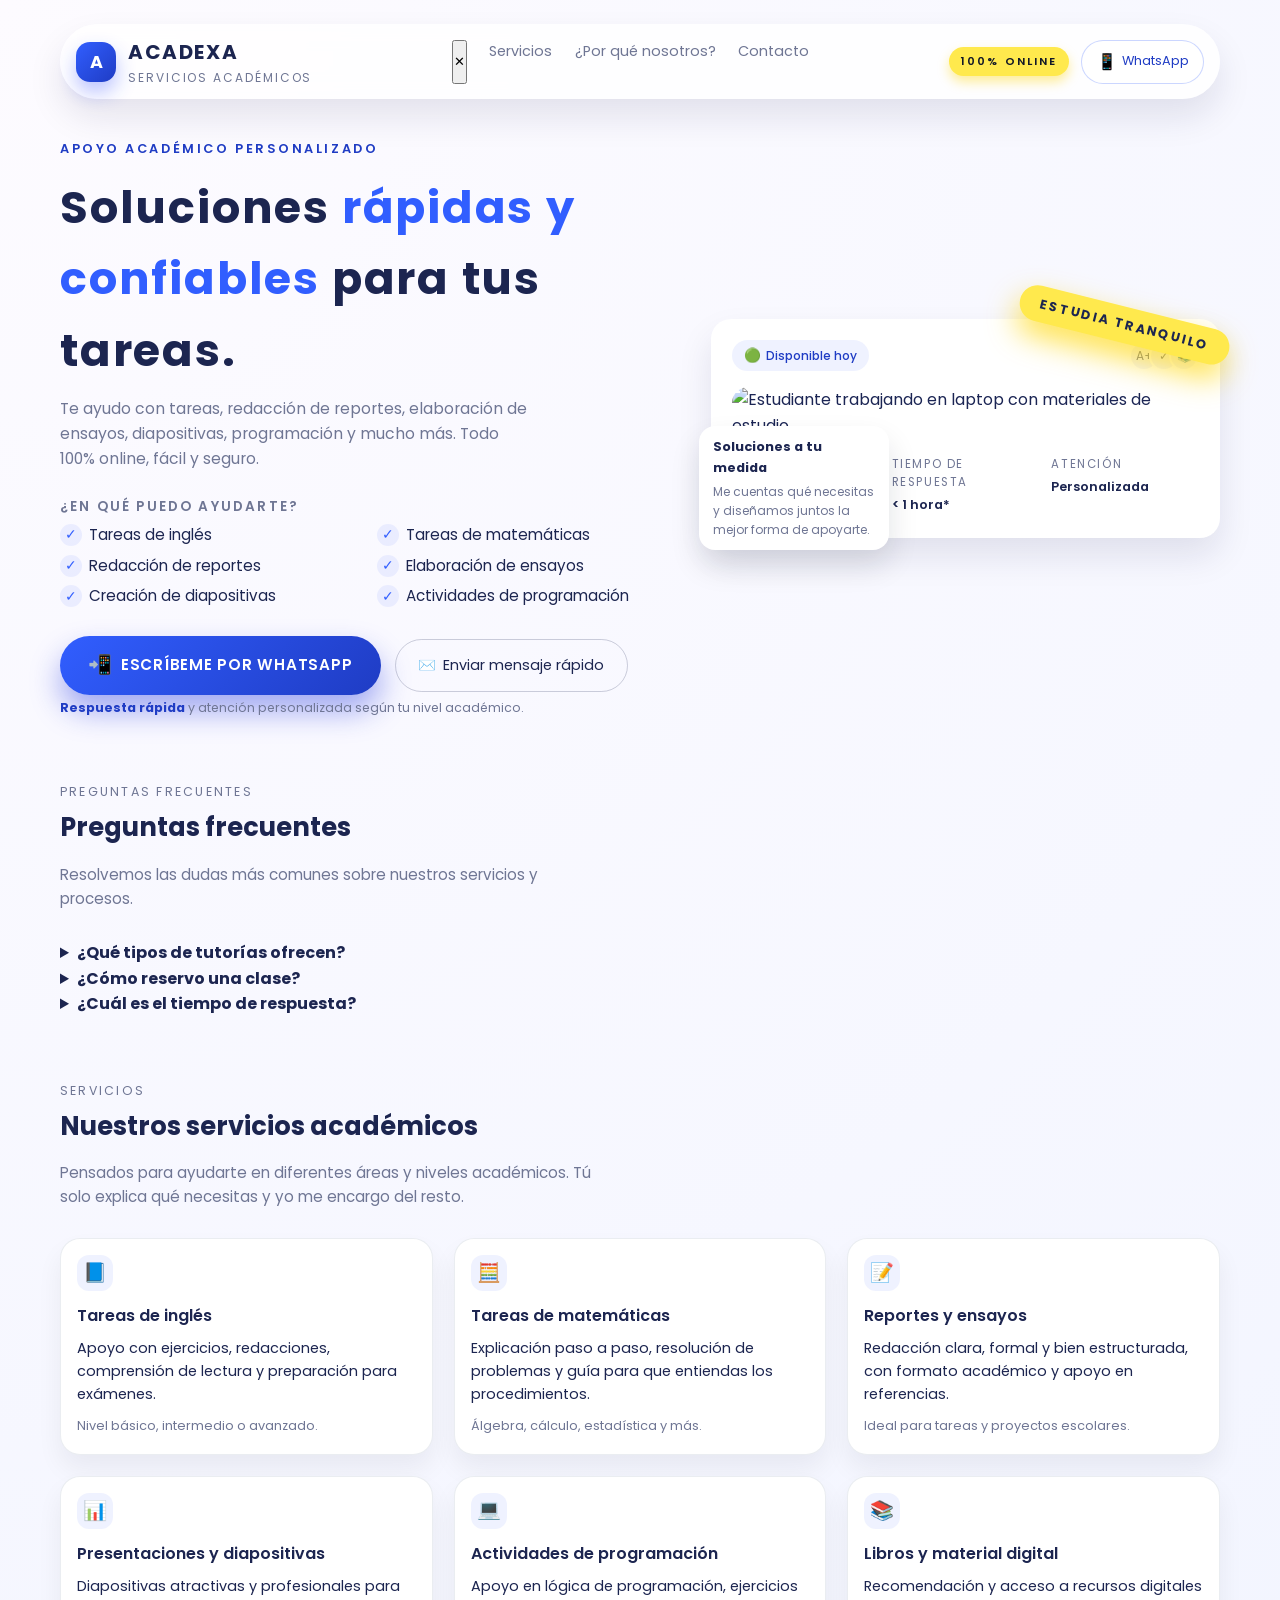
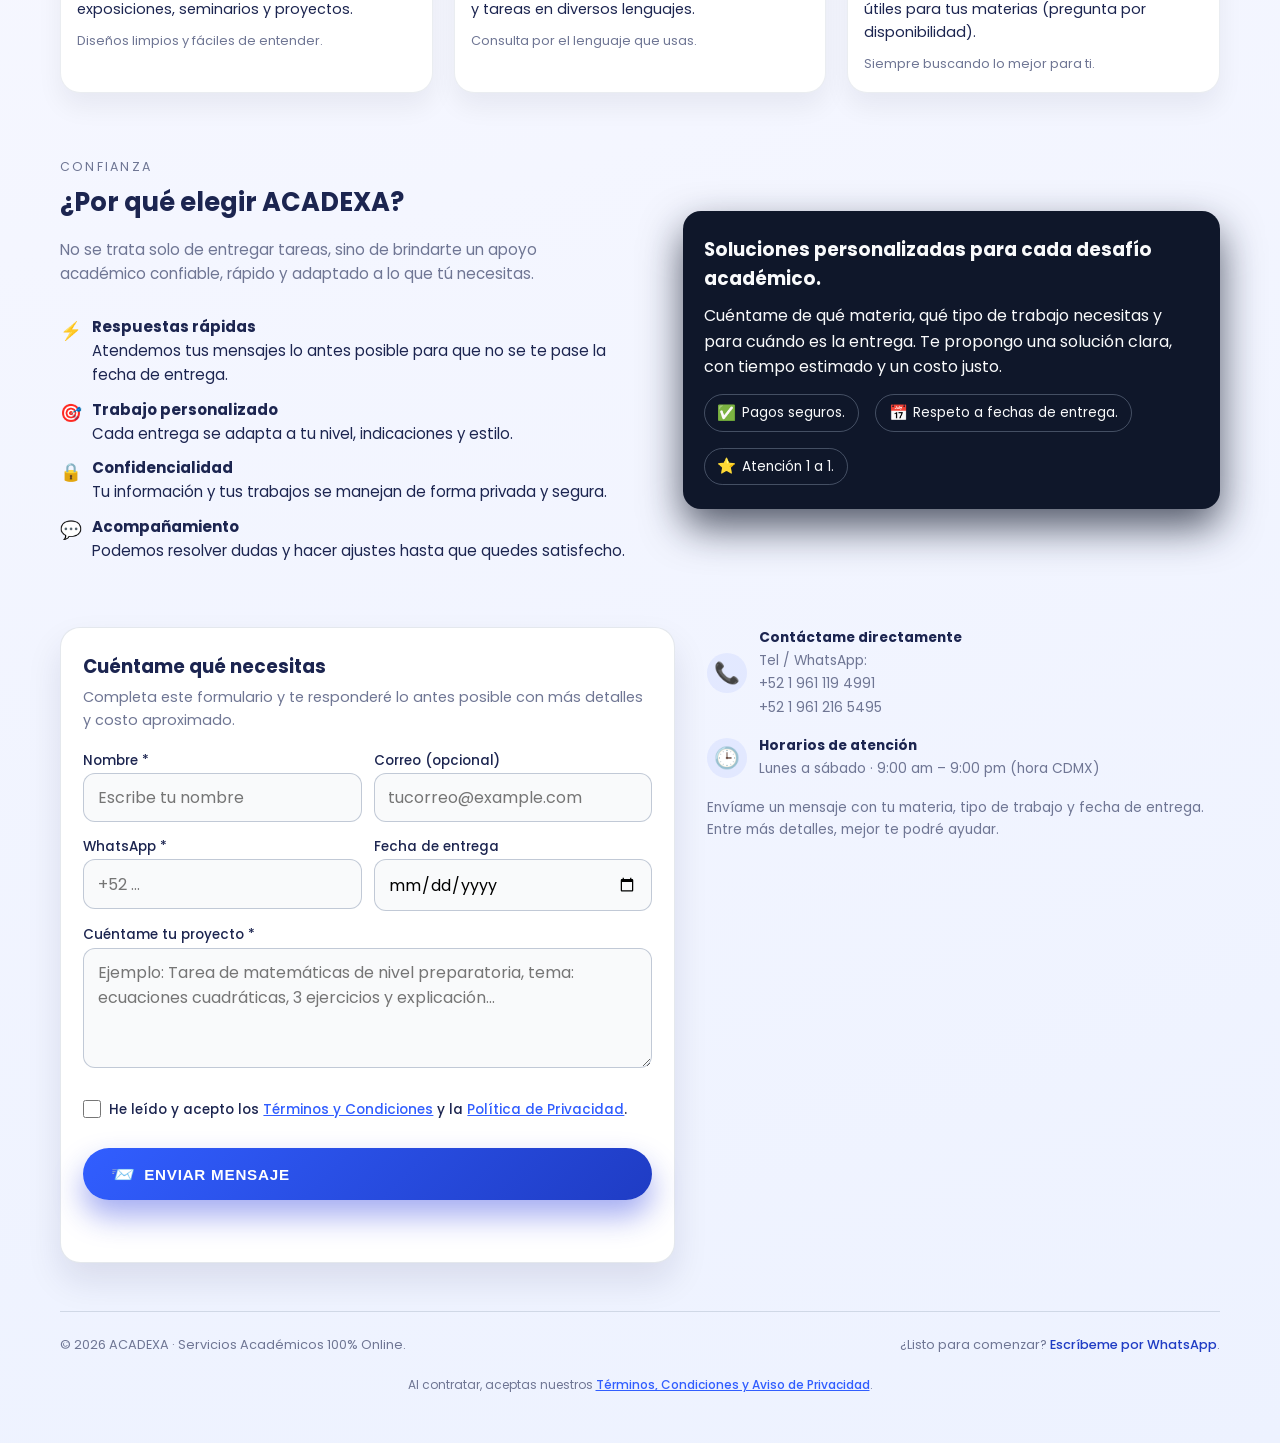
==== commit eef25039: "Terminos y condiciones Parte de terminos y condiciones" ====
--- a/index.html
+++ b/index.html
@@ -471,6 +471,20 @@
             ></textarea>
           </div>
 
+          <div class="form-checkbox">
+            <label>
+              <input
+                type="checkbox"
+                id="aceptaTerminos"
+                name="aceptaTerminos"
+                required
+              />
+              <span>
+                He leído y acepto los <a href="terminos-y-condiciones.html" target="_blank">Términos y Condiciones</a> y la <a href="terminos-y-condiciones.html#privacidad" target="_blank">Política de Privacidad</a>.
+              </span>
+            </label>
+          </div>
+
           <button type="submit" class="btn-primary">
             <span class="icon">📨</span> Enviar mensaje
           </button>
@@ -520,6 +534,9 @@
         >Escríbeme por WhatsApp</a
       >.
     </span>
+    <span style="font-size: 0.75rem; color: var(--muted); margin-top: 0.5rem; width: 100%; text-align: center; display: block;">
+      Al contratar, aceptas nuestros <a href="terminos-y-condiciones.html" style="color: var(--primary); text-decoration: underline;">Términos, Condiciones y Aviso de Privacidad</a>.
+    </span>
   </footer>
 </div>
 
--- a/styles.css
+++ b/styles.css
@@ -717,6 +717,37 @@
   margin-top: 0.35rem;
 }
 
+.form-checkbox {
+  margin: 0.75rem 0;
+}
+
+.form-checkbox input[type="checkbox"] {
+  width: 18px;
+  height: 18px;
+  min-width: 18px;
+  cursor: pointer;
+  accent-color: var(--primary);
+}
+
+.form-checkbox label {
+  display: flex;
+  align-items: flex-start;
+  gap: 0.5rem;
+  cursor: pointer;
+  font-size: 0.85rem;
+  line-height: 1.5;
+  color: var(--text);
+}
+
+.form-checkbox a {
+  color: var(--primary);
+  text-decoration: underline;
+}
+
+.form-checkbox a:hover {
+  color: var(--primary-dark);
+}
+
 .contact-info-block {
   display: grid;
   gap: 1rem;
@@ -779,6 +810,12 @@
   gap: 0.75rem;
   justify-content: space-between;
   align-items: center;
+}
+
+footer span:last-child {
+  width: 100%;
+  text-align: center;
+  margin-top: 0.5rem;
 }
 
 footer a {
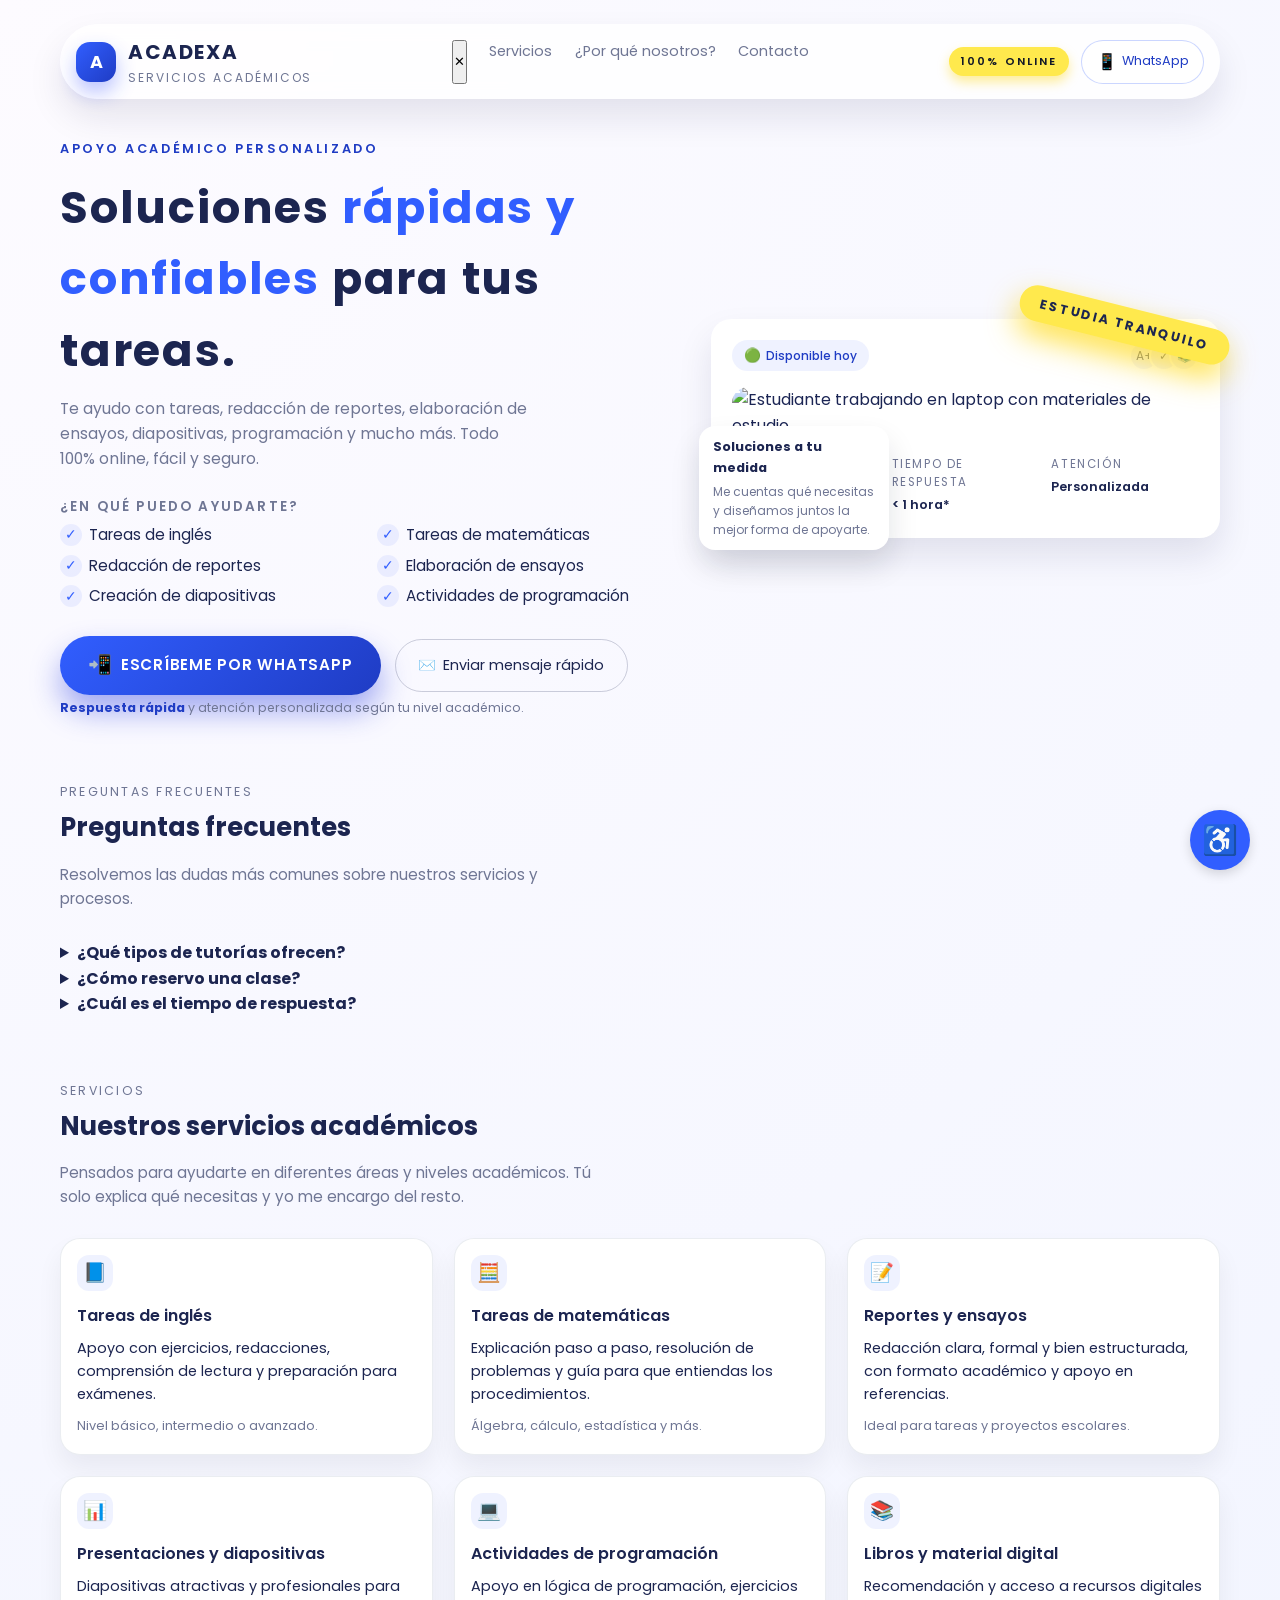
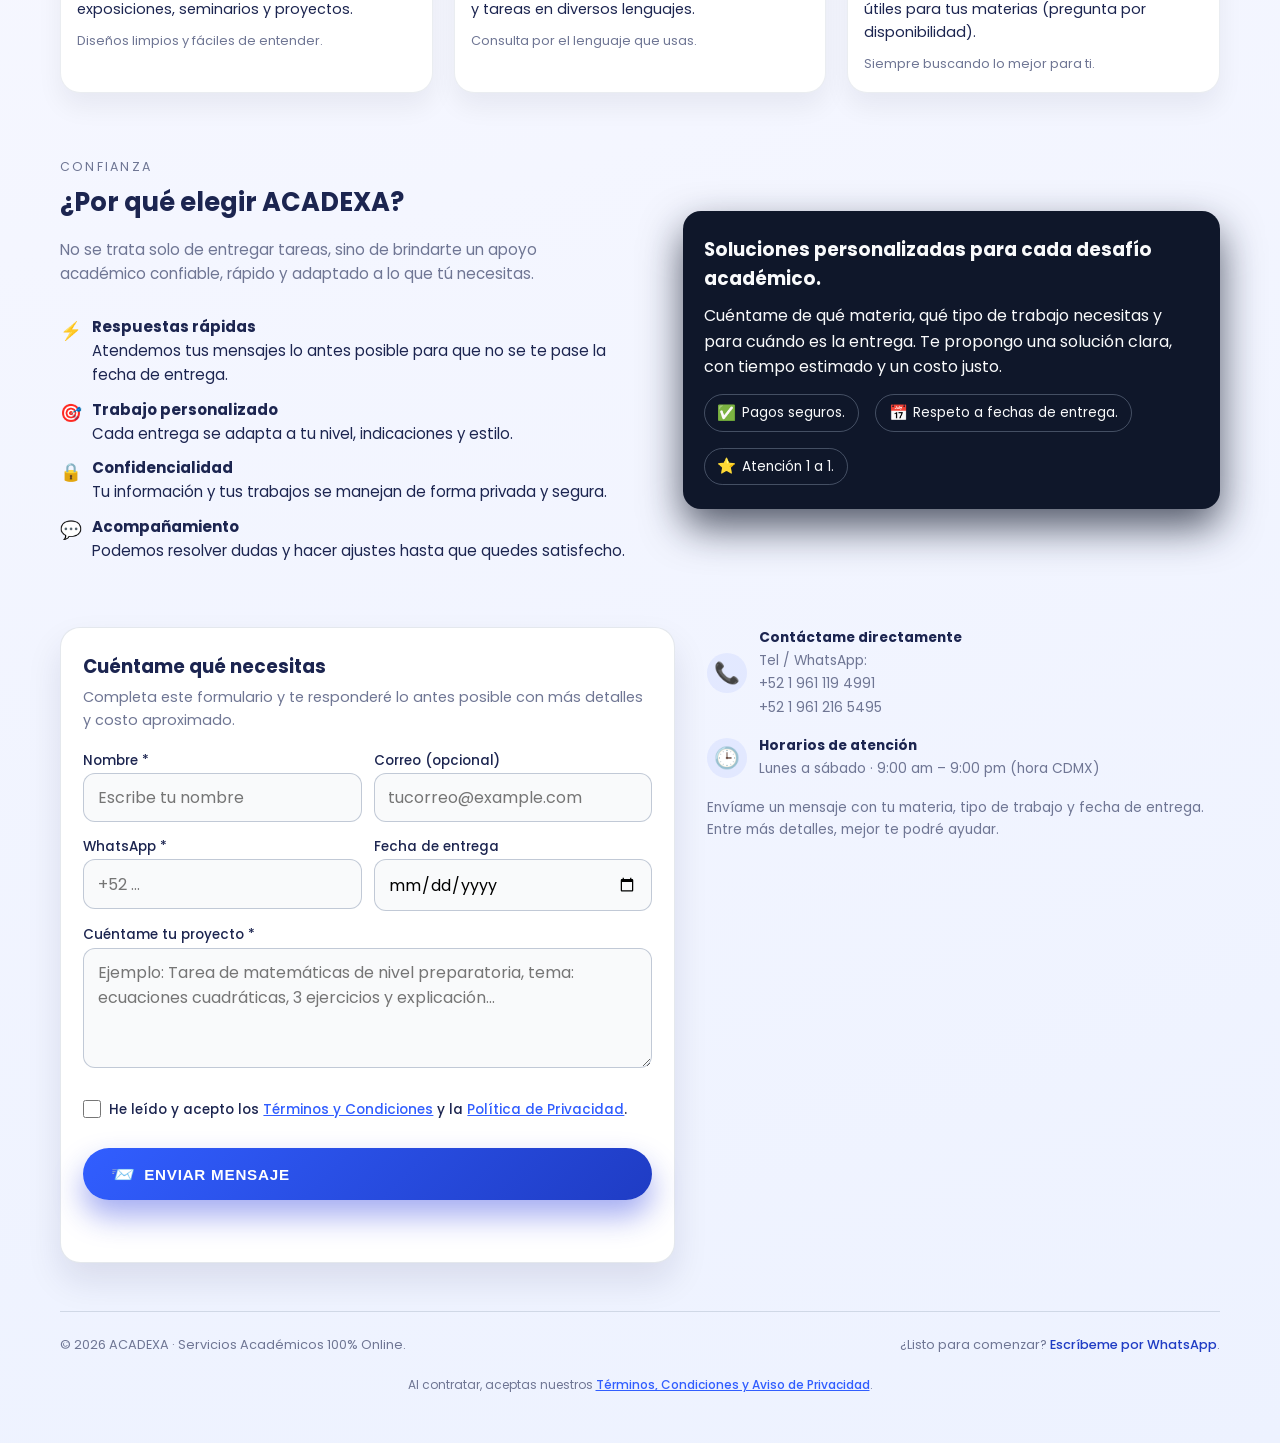
==== commit 612c2b69: "Se implementaron Funciones de Accesibilidad para la página" ====
--- a/index.html
+++ b/index.html
@@ -115,6 +115,91 @@
   <link rel="stylesheet" href="styles.css" />
 </head>
 <body>
+  <!-- Panel de Accesibilidad -->
+  <div id="a11y-panel" class="a11y-panel" role="region" aria-label="Opciones de accesibilidad">
+    <button id="a11y-toggle" class="a11y-toggle" aria-label="Alternar panel de accesibilidad" aria-expanded="false">
+      ♿
+    </button>
+    
+    <div class="a11y-menu hidden" id="a11y-menu">
+      <div class="a11y-header">
+        <h2>Accesibilidad</h2>
+        <button id="a11y-close" class="a11y-close" aria-label="Cerrar panel">✕</button>
+      </div>
+      
+      <div class="a11y-options">
+        <!-- Lector en voz alta -->
+        <div class="a11y-option">
+          <label for="a11y-reader">
+            <input type="checkbox" id="a11y-reader" />
+            <span>🔊 Lector de voz</span>
+          </label>
+          <p class="a11y-description">Escucha el contenido de la página</p>
+        </div>
+
+        <!-- Contraste alto -->
+        <div class="a11y-option">
+          <label for="a11y-contrast">
+            <input type="checkbox" id="a11y-contrast" />
+            <span>⚫ Contraste alto</span>
+          </label>
+          <p class="a11y-description">Colores más intensos para mejor legibilidad</p>
+        </div>
+
+        <!-- Tamaño de texto -->
+        <div class="a11y-option">
+          <label for="a11y-font-size">Tamaño de texto:</label>
+          <div class="a11y-slider-container">
+            <span class="a11y-label">A</span>
+            <input type="range" id="a11y-font-size" min="12" max="24" value="16" step="1" />
+            <span class="a11y-label" style="font-size: 1.2em;"><strong>A</strong></span>
+          </div>
+        </div>
+
+        <!-- Espaciado de línea -->
+        <div class="a11y-option">
+          <label for="a11y-line-height">Espaciado de línea:</label>
+          <select id="a11y-line-height" class="a11y-select">
+            <option value="1.5">Normal (1.5)</option>
+            <option value="2">Espaciado (2)</option>
+            <option value="2.5">Extra espaciado (2.5)</option>
+          </select>
+        </div>
+
+        <!-- Resaltar enlaces -->
+        <div class="a11y-option">
+          <label for="a11y-links">
+            <input type="checkbox" id="a11y-links" />
+            <span>🔗 Resaltar enlaces</span>
+          </label>
+          <p class="a11y-description">Subrayados y destacados adicionales</p>
+        </div>
+
+        <!-- Modo lectura -->
+        <div class="a11y-option">
+          <label for="a11y-reading-mode">
+            <input type="checkbox" id="a11y-reading-mode" />
+            <span>📖 Modo lectura</span>
+          </label>
+          <p class="a11y-description">Fondo suave para reducir fatiga ocular</p>
+        </div>
+
+        <!-- Pausar animaciones -->
+        <div class="a11y-option">
+          <label for="a11y-animations">
+            <input type="checkbox" id="a11y-animations" />
+            <span>⏸️ Pausar animaciones</span>
+          </label>
+          <p class="a11y-description">Desactiva efectos visuales en movimiento</p>
+        </div>
+
+        <!-- Botón de reinicio -->
+        <button id="a11y-reset" class="a11y-reset-btn">
+          ↺ Restablecer configuración
+        </button>
+      </div>
+    </div>
+  </div>
   <div class="page">
     <!-- HEADER -->
     <header>
--- a/styles.css
+++ b/styles.css
@@ -7,6 +7,17 @@
   --muted: #6f7694;
   --radius-lg: 20px;
   --shadow-soft: 0 18px 35px rgba(16, 24, 64, 0.1);
+}
+
+/* Variables para el modo de alto contraste */
+html.a11y-high-contrast {
+  --primary: #0a1e5e;
+  --primary-dark: #000000;
+  --accent: #ff6600;
+  --bg: #ffffff;
+  --text: #000000;
+  --muted: #333333;
+  --shadow-soft: 0 4px 8px rgba(0, 0, 0, 0.3);
 }
 
 * {
@@ -1040,3 +1051,294 @@
     justify-content: center;
   }
 }
+
+/* ==================== PANEL DE ACCESIBILIDAD ==================== */
+
+.a11y-panel {
+  position: fixed;
+  bottom: 30px;
+  right: 30px;
+  z-index: 9999;
+}
+
+.a11y-toggle {
+  width: 60px;
+  height: 60px;
+  border-radius: 50%;
+  background: var(--primary);
+  color: white;
+  border: none;
+  font-size: 1.8em;
+  cursor: pointer;
+  box-shadow: 0 4px 12px rgba(0, 0, 0, 0.15);
+  transition: all 0.3s ease;
+  display: flex;
+  align-items: center;
+  justify-content: center;
+}
+
+.a11y-toggle:hover {
+  background: var(--primary-dark);
+  transform: scale(1.1);
+  box-shadow: 0 6px 20px rgba(0, 0, 0, 0.2);
+}
+
+.a11y-toggle:focus {
+  outline: 3px solid var(--accent);
+  outline-offset: 2px;
+}
+
+.a11y-menu {
+  position: absolute;
+  bottom: 80px;
+  right: 0;
+  width: 320px;
+  background: white;
+  border-radius: 16px;
+  box-shadow: 0 10px 40px rgba(0, 0, 0, 0.15);
+  overflow: hidden;
+  animation: slideUp 0.3s ease;
+}
+
+.a11y-menu.hidden {
+  display: none;
+}
+
+@keyframes slideUp {
+  from {
+    opacity: 0;
+    transform: translateY(20px);
+  }
+  to {
+    opacity: 1;
+    transform: translateY(0);
+  }
+}
+
+.a11y-header {
+  background: var(--primary);
+  color: white;
+  padding: 16px;
+  display: flex;
+  justify-content: space-between;
+  align-items: center;
+}
+
+.a11y-header h2 {
+  font-size: 1.1em;
+  margin: 0;
+  font-weight: 600;
+}
+
+.a11y-close {
+  background: none;
+  border: none;
+  color: white;
+  font-size: 1.4em;
+  cursor: pointer;
+  padding: 0;
+  width: 30px;
+  height: 30px;
+  display: flex;
+  align-items: center;
+  justify-content: center;
+  transition: all 0.2s ease;
+}
+
+.a11y-close:hover {
+  transform: scale(1.2);
+}
+
+.a11y-options {
+  padding: 20px;
+  max-height: 500px;
+  overflow-y: auto;
+}
+
+.a11y-option {
+  margin-bottom: 18px;
+  padding-bottom: 18px;
+  border-bottom: 1px solid #e5e7eb;
+}
+
+.a11y-option:last-of-type {
+  border-bottom: none;
+}
+
+.a11y-option label {
+  display: flex;
+  align-items: center;
+  cursor: pointer;
+  font-weight: 500;
+  color: var(--text);
+  gap: 8px;
+}
+
+.a11y-option input[type="checkbox"] {
+  width: 20px;
+  height: 20px;
+  cursor: pointer;
+  accent-color: var(--primary);
+}
+
+.a11y-option input[type="checkbox"]:focus {
+  outline: 2px solid var(--accent);
+  outline-offset: 2px;
+}
+
+.a11y-description {
+  font-size: 0.85em;
+  color: var(--muted);
+  margin: 6px 0 0 28px;
+  line-height: 1.4;
+}
+
+.a11y-slider-container {
+  display: flex;
+  align-items: center;
+  gap: 10px;
+  margin-top: 8px;
+}
+
+.a11y-label {
+  font-size: 0.9em;
+  color: var(--muted);
+}
+
+#a11y-font-size {
+  flex: 1;
+  height: 6px;
+  cursor: pointer;
+  accent-color: var(--primary);
+}
+
+.a11y-select {
+  width: 100%;
+  padding: 8px 12px;
+  border: 1px solid #d1d5db;
+  border-radius: 6px;
+  font-family: "Poppins", sans-serif;
+  background-color: white;
+  color: var(--text);
+  cursor: pointer;
+  margin-top: 8px;
+  font-size: 0.95em;
+}
+
+.a11y-select:focus {
+  outline: none;
+  border-color: var(--primary);
+  box-shadow: 0 0 0 3px rgba(49, 94, 255, 0.1);
+}
+
+.a11y-reset-btn {
+  width: 100%;
+  padding: 12px;
+  margin-top: 16px;
+  background: #f3f4f6;
+  border: 1px solid #d1d5db;
+  border-radius: 8px;
+  font-family: "Poppins", sans-serif;
+  font-weight: 500;
+  color: var(--text);
+  cursor: pointer;
+  transition: all 0.2s ease;
+}
+
+.a11y-reset-btn:hover {
+  background: #e5e7eb;
+}
+
+.a11y-reset-btn:focus {
+  outline: 2px solid var(--accent);
+  outline-offset: 2px;
+}
+
+/* Estilos para el contraste alto */
+html.a11y-high-contrast {
+  background: white !important;
+}
+
+html.a11y-high-contrast body {
+  background: white !important;
+  color: black !important;
+}
+
+html.a11y-high-contrast * {
+  color: black !important;
+  background-color: inherit !important;
+  border-color: black !important;
+}
+
+html.a11y-high-contrast a {
+  color: #0a1e5e !important;
+  text-decoration: underline !important;
+}
+
+html.a11y-high-contrast button,
+html.a11y-high-contrast .btn-primary,
+html.a11y-high-contrast .btn-outline-sm {
+  background: #0a1e5e !important;
+  color: white !important;
+  border: 2px solid black !important;
+}
+
+/* Modo lectura - fondo suave */
+html.a11y-reading-mode {
+  background: #fef9e7 !important;
+}
+
+html.a11y-reading-mode body {
+  background: #fef9e7 !important;
+}
+
+html.a11y-reading-mode .page {
+  background: #fffbf0 !important;
+}
+
+/* Resaltar enlaces */
+html.a11y-links a {
+  text-decoration: underline !important;
+  text-decoration-thickness: 2px !important;
+}
+
+/* Pausar animaciones */
+html.a11y-no-animations,
+html.a11y-no-animations * {
+  animation: none !important;
+  transition: none !important;
+}
+
+/* Responsive del panel */
+@media (max-width: 768px) {
+  .a11y-panel {
+    bottom: 20px;
+    right: 20px;
+  }
+
+  .a11y-toggle {
+    width: 50px;
+    height: 50px;
+    font-size: 1.5em;
+  }
+
+  .a11y-menu {
+    width: 280px;
+    bottom: 70px;
+  }
+}
+
+@media (max-width: 480px) {
+  .a11y-panel {
+    bottom: 15px;
+    right: 15px;
+  }
+
+  .a11y-menu {
+    width: calc(100vw - 30px);
+    bottom: auto;
+    top: 50%;
+    transform: translateY(-50%);
+    max-height: 80vh;
+  }
+}
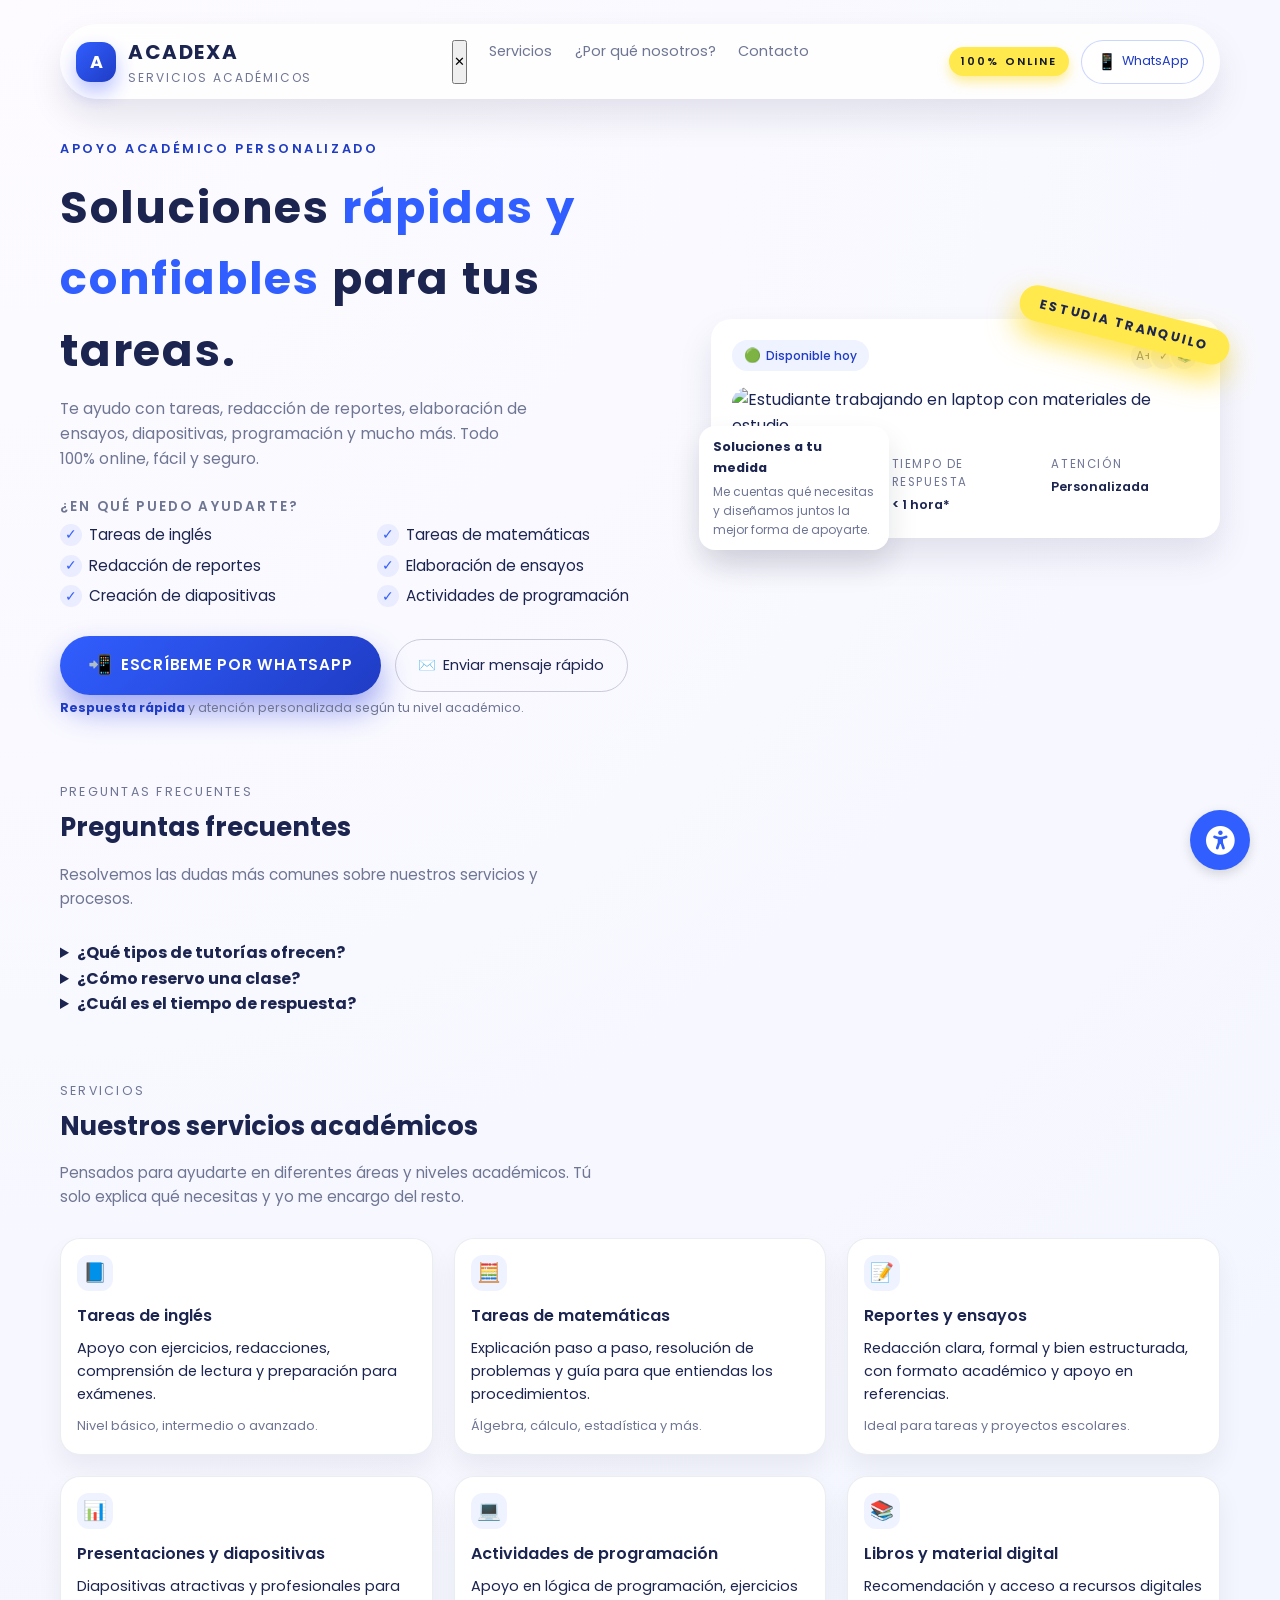
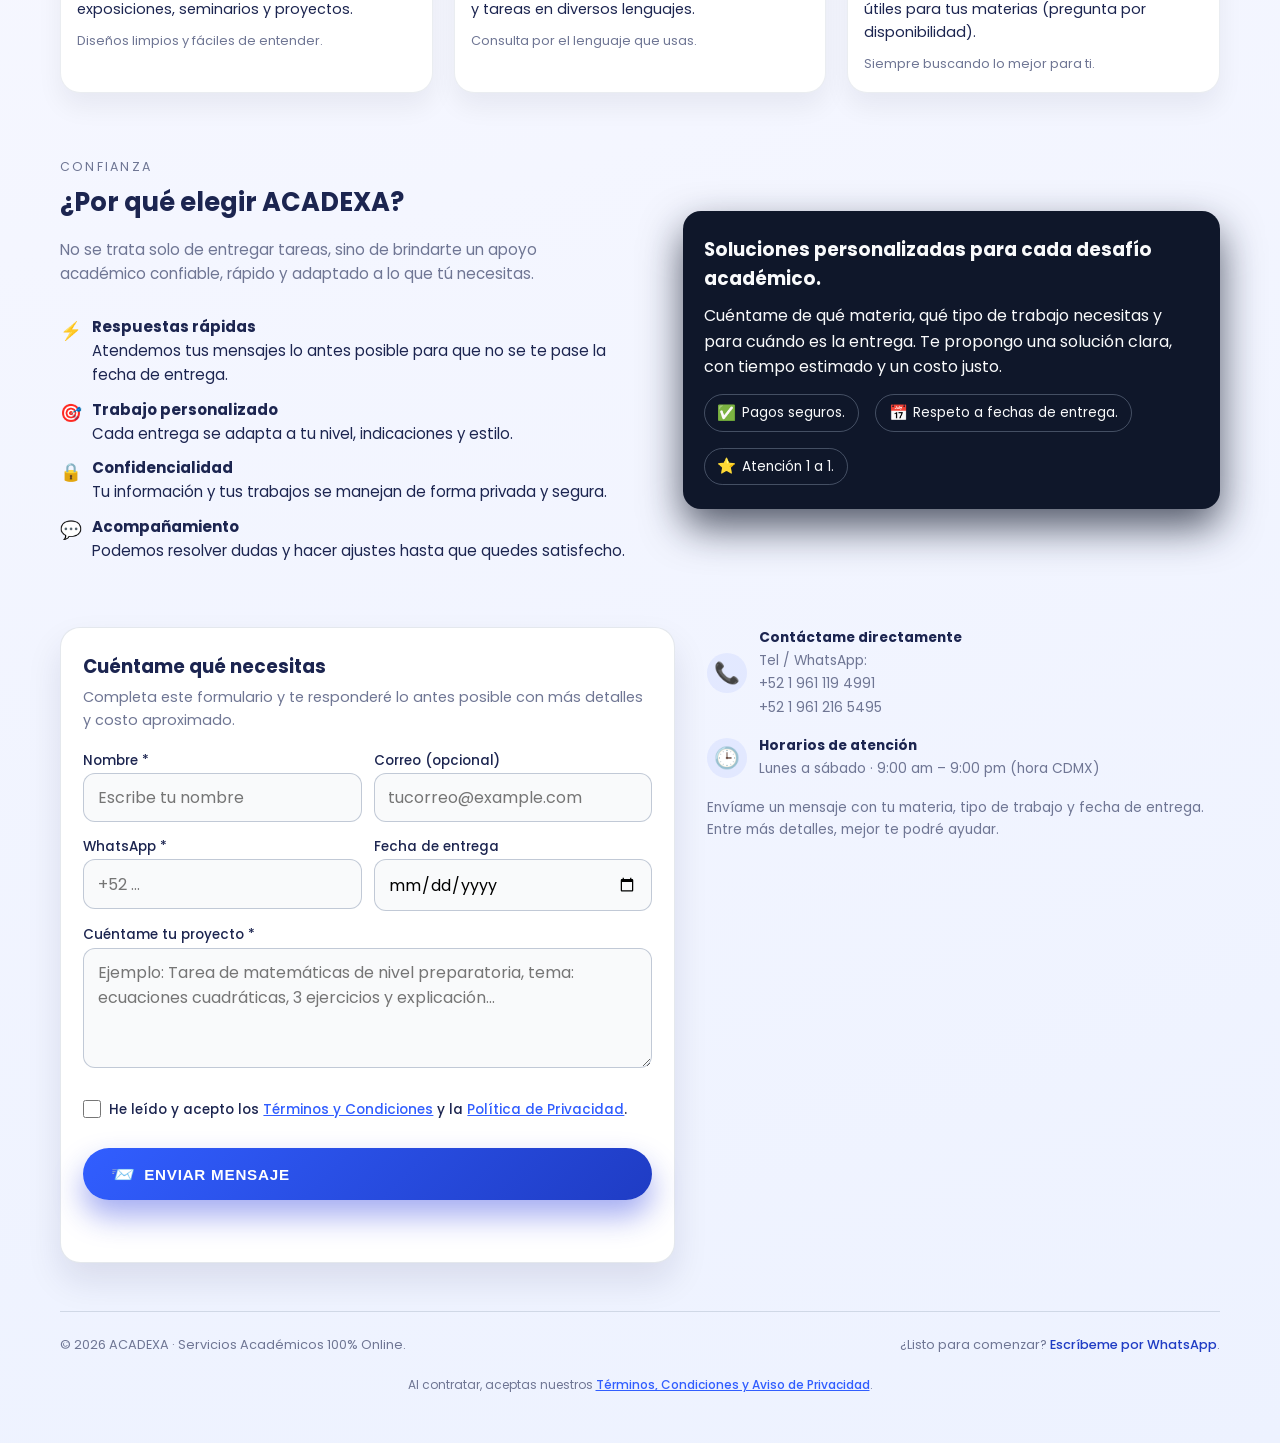
==== commit 00287d6e: "Iconos de accesibilidad cambiados para poder usar Font Awesome" ====
--- a/index.html
+++ b/index.html
@@ -111,6 +111,9 @@
     }
   </script>
 
+  <!-- Font Awesome -->
+  <link rel="stylesheet" href="https://cdnjs.cloudflare.com/ajax/libs/font-awesome/6.4.0/css/all.min.css" />
+
   <!-- Estilos -->
   <link rel="stylesheet" href="styles.css" />
 </head>
@@ -118,7 +121,7 @@
   <!-- Panel de Accesibilidad -->
   <div id="a11y-panel" class="a11y-panel" role="region" aria-label="Opciones de accesibilidad">
     <button id="a11y-toggle" class="a11y-toggle" aria-label="Alternar panel de accesibilidad" aria-expanded="false">
-      ♿
+      <i class="fas fa-universal-access"></i>
     </button>
     
     <div class="a11y-menu hidden" id="a11y-menu">
@@ -132,7 +135,7 @@
         <div class="a11y-option">
           <label for="a11y-reader">
             <input type="checkbox" id="a11y-reader" />
-            <span>🔊 Lector de voz</span>
+            <span><i class="fas fa-volume-high"></i> Lector de voz</span>
           </label>
           <p class="a11y-description">Escucha el contenido de la página</p>
         </div>
@@ -141,7 +144,7 @@
         <div class="a11y-option">
           <label for="a11y-contrast">
             <input type="checkbox" id="a11y-contrast" />
-            <span>⚫ Contraste alto</span>
+            <span><i class="fas fa-adjust"></i> Contraste alto</span>
           </label>
           <p class="a11y-description">Colores más intensos para mejor legibilidad</p>
         </div>
@@ -170,7 +173,7 @@
         <div class="a11y-option">
           <label for="a11y-links">
             <input type="checkbox" id="a11y-links" />
-            <span>🔗 Resaltar enlaces</span>
+            <span><i class="fas fa-link"></i> Resaltar enlaces</span>
           </label>
           <p class="a11y-description">Subrayados y destacados adicionales</p>
         </div>
@@ -179,7 +182,7 @@
         <div class="a11y-option">
           <label for="a11y-reading-mode">
             <input type="checkbox" id="a11y-reading-mode" />
-            <span>📖 Modo lectura</span>
+            <span><i class="fas fa-book"></i> Modo lectura</span>
           </label>
           <p class="a11y-description">Fondo suave para reducir fatiga ocular</p>
         </div>
@@ -188,14 +191,14 @@
         <div class="a11y-option">
           <label for="a11y-animations">
             <input type="checkbox" id="a11y-animations" />
-            <span>⏸️ Pausar animaciones</span>
+            <span><i class="fas fa-pause"></i> Pausar animaciones</span>
           </label>
           <p class="a11y-description">Desactiva efectos visuales en movimiento</p>
         </div>
 
         <!-- Botón de reinicio -->
         <button id="a11y-reset" class="a11y-reset-btn">
-          ↺ Restablecer configuración
+          <i class="fas fa-redo"></i> Restablecer configuración
         </button>
       </div>
     </div>
